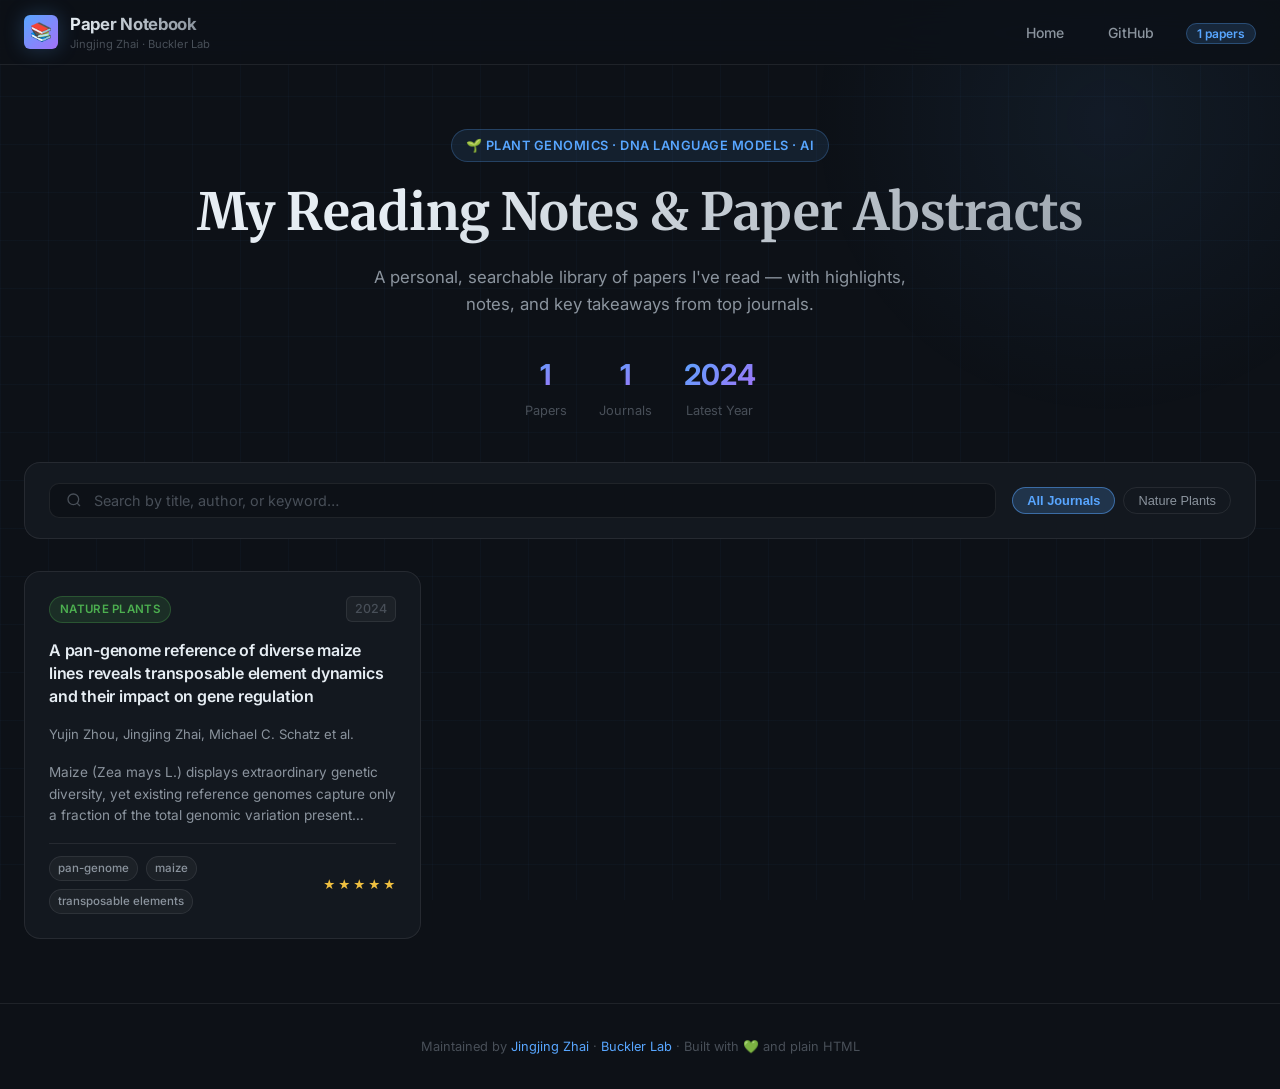
==== docs/index.html @ 2aa7e604 "Initial commit: add paper notes website in docs/" ====
<!DOCTYPE html>
<html lang="en">
<head>
  <meta charset="UTF-8" />
  <meta name="viewport" content="width=device-width, initial-scale=1.0" />
  <title>Jingjing's Paper Notebook</title>
  <meta name="description" content="A curated notebook of paper notes and abstracts from top journals in plant genomics, DNA language models, and AI — by Jingjing Zhai." />
  <meta property="og:title" content="Jingjing's Paper Notebook" />
  <meta property="og:description" content="Curated paper notes from Nature Plants, bioRxiv, PNAS, and more." />
  <link rel="stylesheet" href="css/style.css" />
  <link rel="icon" href="data:image/svg+xml,<svg xmlns='http://www.w3.org/2000/svg' viewBox='0 0 100 100'><text y='.9em' font-size='90'>📚</text></svg>" />
</head>
<body>

  <!-- NAVBAR -->
  <nav class="navbar">
    <div class="container navbar-inner">
      <a href="index.html" class="logo">
        <div class="logo-icon">📚</div>
        <div>
          <span class="logo-text">Paper Notebook</span>
          <span class="logo-sub">Jingjing Zhai · Buckler Lab</span>
        </div>
      </a>
      <ul class="nav-links">
        <li><a href="index.html">Home</a></li>
        <li><a href="https://github.com/zhaijj/jingjing-paper-notebook" target="_blank">GitHub</a></li>
        <li><span class="nav-count" id="nav-count">— papers</span></li>
      </ul>
    </div>
  </nav>

  <!-- HERO -->
  <header class="hero">
    <div class="container">
      <div class="hero-eyebrow">
        🌱 Plant Genomics · DNA Language Models · AI
      </div>
      <h1>My Reading Notes &amp; Paper Abstracts</h1>
      <p>A personal, searchable library of papers I've read — with highlights, notes, and key takeaways from top journals.</p>
      <div class="hero-stats">
        <div class="stat">
          <span class="stat-number" id="stat-count">—</span>
          <span class="stat-label">Papers</span>
        </div>
        <div class="stat">
          <span class="stat-number" id="stat-journals">—</span>
          <span class="stat-label">Journals</span>
        </div>
        <div class="stat">
          <span class="stat-number" id="stat-year">—</span>
          <span class="stat-label">Latest Year</span>
        </div>
      </div>
    </div>
  </header>

  <main>
    <div class="container">

      <!-- CONTROLS -->
      <div class="controls">
        <!-- Search -->
        <div class="search-wrap">
          <svg width="16" height="16" viewBox="0 0 24 24" fill="none" stroke="currentColor" stroke-width="2">
            <circle cx="11" cy="11" r="8"/><path d="m21 21-4.35-4.35"/>
          </svg>
          <input
            id="search-input"
            class="search-input"
            type="search"
            placeholder="Search by title, author, or keyword…"
            aria-label="Search papers"
          />
        </div>
        <!-- Journal chips -->
        <div class="filter-group" id="journal-filters">
          <!-- Populated by app.js -->
        </div>
      </div>

      <!-- PAPER GRID -->
      <div class="papers-grid" id="papers-grid">
        <!-- Loading state -->
        <div class="no-results">
          <p style="color: var(--text-dim);">Loading papers…</p>
        </div>
      </div>

    </div>
  </main>

  <!-- FOOTER -->
  <footer class="footer">
    <div class="container">
      <p>
        Maintained by <a href="https://github.com/zhaijj" target="_blank">Jingjing Zhai</a> ·
        <a href="https://github.com/bucklerlab" target="_blank">Buckler Lab</a> ·
        Built with 💚 and plain HTML
      </p>
    </div>
  </footer>

  <script src="js/app.js"></script>
  <script>
    // Update nav count once papers load
    const observer = new MutationObserver(() => {
      const count = document.getElementById('stat-count');
      const nav = document.getElementById('nav-count');
      if (count && nav && count.textContent !== '—') {
        nav.textContent = count.textContent + ' papers';
      }
    });
    const statEl = document.getElementById('stat-count');
    if (statEl) observer.observe(statEl, { childList: true, characterData: true, subtree: true });
  </script>

</body>
</html>
---- docs/css/style.css ----
/* ============================================================
   Jingjing's Paper Notebook — Style System
   Academic-dark + vibrant journal accents + glassmorphism
   ============================================================ */

@import url('https://fonts.googleapis.com/css2?family=Inter:wght@300;400;500;600;700&family=Merriweather:ital,wght@0,400;0,700;1,400&family=JetBrains+Mono:wght@400;500&display=swap');

/* ---------- CSS Variables ---------- */
:root {
  /* Base palette */
  --bg-deep:       #0d1117;
  --bg-card:       rgba(22, 27, 34, 0.85);
  --bg-glass:      rgba(255, 255, 255, 0.04);
  --bg-glass-hover:rgba(255, 255, 255, 0.08);
  --border:        rgba(255, 255, 255, 0.08);
  --border-hover:  rgba(255, 255, 255, 0.18);

  /* Text */
  --text-primary:  #e6edf3;
  --text-secondary:#8b949e;
  --text-dim:      #484f58;

  /* Accent — changes per journal via inline style */
  --accent:        #58a6ff;
  --accent-glow:   rgba(88, 166, 255, 0.25);

  /* Journal brand colours */
  --nature-plants:    #4caf50;
  --nature-genetics:  #ab47bc;
  --nature-methods:   #29b6f6;
  --nature-biotech:   #ff7043;
  --nature:           #ef5350;
  --cell:             #ffa726;
  --cell-genomics:    #26c6da;
  --genome-biology:   #66bb6a;
  --pnas:             #5c6bc0;
  --biorxiv:          #ec407a;
  --mbe:              #8d6e63;
  --arxiv:            #ff7043;

  /* Typography */
  --font-sans:  'Inter', system-ui, sans-serif;
  --font-serif: 'Merriweather', Georgia, serif;
  --font-mono:  'JetBrains Mono', monospace;

  /* Spacing scale */
  --sp-1: 4px; --sp-2: 8px; --sp-3: 12px; --sp-4: 16px;
  --sp-5: 20px; --sp-6: 24px; --sp-8: 32px; --sp-10: 40px;
  --sp-12: 48px; --sp-16: 64px;

  /* Radius */
  --r-sm: 6px; --r-md: 10px; --r-lg: 16px; --r-xl: 20px;

  /* Transitions */
  --t-fast: 0.15s ease;
  --t-med:  0.3s ease;
  --t-slow: 0.5s ease;
}

/* ---------- Global Reset ---------- */
*, *::before, *::after { box-sizing: border-box; margin: 0; padding: 0; }

html { scroll-behavior: smooth; font-size: 16px; }

body {
  font-family: var(--font-sans);
  background-color: var(--bg-deep);
  color: var(--text-primary);
  line-height: 1.65;
  min-height: 100vh;
  overflow-x: hidden;
}

/* Background grid pattern */
body::before {
  content: '';
  position: fixed;
  inset: 0;
  background-image:
    linear-gradient(rgba(88,166,255,0.03) 1px, transparent 1px),
    linear-gradient(90deg, rgba(88,166,255,0.03) 1px, transparent 1px);
  background-size: 48px 48px;
  pointer-events: none;
  z-index: 0;
}

/* Ambient glow blobs */
body::after {
  content: '';
  position: fixed;
  top: -20%;
  right: -10%;
  width: 600px;
  height: 600px;
  background: radial-gradient(circle, rgba(88,166,255,0.07) 0%, transparent 70%);
  pointer-events: none;
  z-index: 0;
}

/* ---------- Layout ---------- */
.container {
  max-width: 1280px;
  margin: 0 auto;
  padding: 0 var(--sp-6);
  position: relative;
  z-index: 1;
}

/* ---------- Navigation ---------- */
.navbar {
  position: sticky;
  top: 0;
  z-index: 100;
  backdrop-filter: blur(20px) saturate(180%);
  -webkit-backdrop-filter: blur(20px) saturate(180%);
  background: rgba(13, 17, 23, 0.85);
  border-bottom: 1px solid var(--border);
}

.navbar-inner {
  display: flex;
  align-items: center;
  justify-content: space-between;
  height: 64px;
  gap: var(--sp-8);
}

.logo {
  display: flex;
  align-items: center;
  gap: var(--sp-3);
  text-decoration: none;
  flex-shrink: 0;
}

.logo-icon {
  width: 34px; height: 34px;
  background: linear-gradient(135deg, var(--accent), #a371f7);
  border-radius: var(--r-sm);
  display: flex; align-items: center; justify-content: center;
  font-size: 18px;
  box-shadow: 0 0 20px var(--accent-glow);
}

.logo-text {
  font-size: 1.05rem; font-weight: 700;
  background: linear-gradient(90deg, var(--text-primary), var(--text-secondary));
  -webkit-background-clip: text;
  -webkit-text-fill-color: transparent;
  background-clip: text;
  letter-spacing: -0.3px;
}

.logo-sub {
  font-size: 0.7rem; color: var(--text-dim); font-weight: 400;
  display: block; margin-top: -4px;
  -webkit-text-fill-color: var(--text-dim);
}

.nav-links {
  display: flex; align-items: center; gap: var(--sp-5);
  list-style: none;
}

.nav-links a {
  color: var(--text-secondary);
  text-decoration: none;
  font-size: 0.875rem; font-weight: 500;
  padding: var(--sp-2) var(--sp-3);
  border-radius: var(--r-sm);
  transition: color var(--t-fast), background var(--t-fast);
}

.nav-links a:hover { color: var(--text-primary); background: var(--bg-glass); }

.nav-count {
  background: rgba(88,166,255,0.15);
  color: var(--accent);
  border: 1px solid rgba(88,166,255,0.3);
  border-radius: 20px;
  font-size: 0.75rem; font-weight: 600;
  padding: 2px 10px;
}

/* ---------- Hero ---------- */
.hero {
  padding: var(--sp-16) 0 var(--sp-10);
  text-align: center;
  position: relative;
}

.hero-eyebrow {
  display: inline-flex; align-items: center; gap: var(--sp-2);
  background: rgba(88,166,255,0.1);
  border: 1px solid rgba(88,166,255,0.25);
  border-radius: 20px;
  color: var(--accent);
  font-size: 0.8rem; font-weight: 600;
  padding: 5px 14px;
  margin-bottom: var(--sp-5);
  letter-spacing: 0.5px;
  text-transform: uppercase;
}

.hero h1 {
  font-family: var(--font-serif);
  font-size: clamp(2rem, 5vw, 3.2rem);
  font-weight: 700;
  line-height: 1.2;
  margin-bottom: var(--sp-5);
  background: linear-gradient(135deg, #e6edf3 30%, #8b949e);
  -webkit-background-clip: text;
  -webkit-text-fill-color: transparent;
  background-clip: text;
}

.hero p {
  font-size: 1.05rem;
  color: var(--text-secondary);
  max-width: 580px;
  margin: 0 auto var(--sp-8);
}

.hero-stats {
  display: flex;
  justify-content: center;
  gap: var(--sp-8);
  flex-wrap: wrap;
}

.stat {
  display: flex; flex-direction: column; align-items: center;
  gap: 2px;
}

.stat-number {
  font-size: 1.8rem; font-weight: 700;
  background: linear-gradient(135deg, var(--accent), #a371f7);
  -webkit-background-clip: text; -webkit-text-fill-color: transparent;
  background-clip: text;
}

.stat-label { font-size: 0.8rem; color: var(--text-dim); }

/* ---------- Search & Filter Bar ---------- */
.controls {
  display: flex; flex-wrap: wrap;
  align-items: center; gap: var(--sp-4);
  margin-bottom: var(--sp-8);
  padding: var(--sp-5) var(--sp-6);
  background: var(--bg-card);
  border: 1px solid var(--border);
  border-radius: var(--r-lg);
  backdrop-filter: blur(10px);
}

.search-wrap {
  flex: 1; min-width: 220px;
  display: flex; align-items: center;
  gap: var(--sp-3);
  background: var(--bg-deep);
  border: 1px solid var(--border);
  border-radius: var(--r-md);
  padding: var(--sp-2) var(--sp-4);
  transition: border-color var(--t-fast);
}

.search-wrap:focus-within { border-color: var(--accent); }

.search-wrap svg { color: var(--text-dim); flex-shrink: 0; }

.search-input {
  flex: 1; background: transparent; border: none; outline: none;
  color: var(--text-primary); font-family: var(--font-sans);
  font-size: 0.9rem;
}

.search-input::placeholder { color: var(--text-dim); }

.filter-group {
  display: flex; flex-wrap: wrap; gap: var(--sp-2);
}

.filter-chip {
  padding: 5px 14px;
  border-radius: 20px;
  font-size: 0.8rem; font-weight: 500;
  cursor: pointer;
  border: 1px solid var(--border);
  background: transparent;
  color: var(--text-secondary);
  transition: all var(--t-fast);
  white-space: nowrap;
}

.filter-chip:hover { color: var(--text-primary); border-color: var(--border-hover); }

.filter-chip.active {
  color: var(--bg-deep);
  font-weight: 600;
}

/* ---------- Paper Grid ---------- */
.papers-grid {
  display: grid;
  grid-template-columns: repeat(auto-fill, minmax(360px, 1fr));
  gap: var(--sp-5);
  margin-bottom: var(--sp-16);
}

/* ---------- Paper Card ---------- */
.paper-card {
  background: var(--bg-card);
  border: 1px solid var(--border);
  border-radius: var(--r-lg);
  padding: var(--sp-6);
  cursor: pointer;
  text-decoration: none;
  color: inherit;
  display: flex; flex-direction: column;
  gap: var(--sp-4);
  position: relative;
  overflow: hidden;
  transition: transform var(--t-med), border-color var(--t-med), box-shadow var(--t-med);
  backdrop-filter: blur(8px);
}

.paper-card::before {
  content: '';
  position: absolute;
  top: 0; left: 0; right: 0;
  height: 3px;
  background: linear-gradient(90deg, var(--card-accent, var(--accent)), transparent);
  border-radius: var(--r-lg) var(--r-lg) 0 0;
  opacity: 0;
  transition: opacity var(--t-med);
}

.paper-card:hover {
  transform: translateY(-4px);
  border-color: var(--card-accent, var(--accent));
  box-shadow: 0 12px 40px rgba(0,0,0,0.4), 0 0 0 1px rgba(255,255,255,0.05);
}

.paper-card:hover::before { opacity: 1; }

/* Card glow on hover */
.paper-card::after {
  content: '';
  position: absolute;
  inset: 0;
  background: radial-gradient(ellipse at top left, var(--accent-glow, transparent), transparent 70%);
  opacity: 0;
  transition: opacity var(--t-med);
  pointer-events: none;
}

.paper-card:hover::after { opacity: 0.6; }

.card-header {
  display: flex; align-items: flex-start; justify-content: space-between;
  gap: var(--sp-3);
}

.journal-badge {
  display: inline-flex; align-items: center; gap: 5px;
  padding: 3px 10px;
  border-radius: 20px;
  font-size: 0.72rem; font-weight: 600;
  white-space: nowrap; flex-shrink: 0;
  letter-spacing: 0.3px;
  text-transform: uppercase;
}

.card-year {
  font-size: 0.78rem; font-weight: 500;
  color: var(--text-dim);
  background: var(--bg-glass);
  border: 1px solid var(--border);
  border-radius: var(--r-sm);
  padding: 2px 8px;
  flex-shrink: 0;
}

.card-title {
  font-size: 1rem; font-weight: 600;
  line-height: 1.45;
  color: var(--text-primary);
  letter-spacing: -0.2px;
  display: -webkit-box;
  -webkit-line-clamp: 3;
  -webkit-box-orient: vertical;
  overflow: hidden;
}

.card-authors {
  font-size: 0.82rem; color: var(--text-secondary);
  display: -webkit-box;
  -webkit-line-clamp: 1;
  -webkit-box-orient: vertical;
  overflow: hidden;
}

.card-abstract {
  font-size: 0.85rem; color: var(--text-secondary); line-height: 1.6;
  display: -webkit-box;
  -webkit-line-clamp: 3;
  -webkit-box-orient: vertical;
  overflow: hidden;
}

.card-footer {
  display: flex; align-items: center; justify-content: space-between;
  margin-top: auto; padding-top: var(--sp-3);
  border-top: 1px solid var(--border);
}

.card-tags {
  display: flex; flex-wrap: wrap; gap: var(--sp-2);
}

.tag {
  font-size: 0.72rem; font-weight: 500;
  padding: 2px 8px;
  border-radius: 20px;
  background: var(--bg-glass);
  border: 1px solid var(--border);
  color: var(--text-secondary);
  transition: all var(--t-fast);
}

.tag:hover { color: var(--text-primary); border-color: var(--border-hover); }

.star-rating {
  display: flex; gap: 2px;
}

.star { font-size: 0.75rem; }
.star.filled { color: #f0c040; }
.star.empty  { color: var(--text-dim); }

/* ---------- No Results ---------- */
.no-results {
  grid-column: 1 / -1;
  text-align: center;
  padding: var(--sp-16) 0;
  color: var(--text-dim);
}

.no-results svg { margin-bottom: var(--sp-4); opacity: 0.4; }
.no-results h3 { font-size: 1.2rem; margin-bottom: var(--sp-2); color: var(--text-secondary); }

/* ============================================================
   PAPER DETAIL PAGE
   ============================================================ */

.back-link {
  display: inline-flex; align-items: center; gap: var(--sp-2);
  color: var(--text-secondary); text-decoration: none;
  font-size: 0.875rem; font-weight: 500;
  padding: var(--sp-2) var(--sp-3);
  border: 1px solid var(--border);
  border-radius: var(--r-sm);
  margin: var(--sp-8) 0 0;
  transition: all var(--t-fast);
  width: fit-content;
}

.back-link:hover { color: var(--text-primary); border-color: var(--border-hover); background: var(--bg-glass); }

.paper-hero {
  padding: var(--sp-8) 0 var(--sp-10);
}

.paper-meta-row {
  display: flex; flex-wrap: wrap; align-items: center; gap: var(--sp-3);
  margin-bottom: var(--sp-5);
}

.paper-title {
  font-family: var(--font-serif);
  font-size: clamp(1.5rem, 3.5vw, 2.2rem);
  font-weight: 700; line-height: 1.3;
  margin-bottom: var(--sp-5);
  color: var(--text-primary);
  max-width: 900px;
}

.paper-authors {
  font-size: 1rem; color: var(--text-secondary);
  margin-bottom: var(--sp-6);
}

.paper-links {
  display: flex; flex-wrap: wrap; gap: var(--sp-3);
  margin-bottom: var(--sp-8);
}

.btn {
  display: inline-flex; align-items: center; gap: var(--sp-2);
  padding: var(--sp-3) var(--sp-5);
  border-radius: var(--r-md);
  font-size: 0.875rem; font-weight: 600;
  text-decoration: none; cursor: pointer; border: none;
  transition: all var(--t-fast);
}

.btn-primary {
  background: linear-gradient(135deg, var(--accent), #a371f7);
  color: #fff;
  box-shadow: 0 4px 15px var(--accent-glow);
}

.btn-primary:hover {
  transform: translateY(-2px);
  box-shadow: 0 8px 25px var(--accent-glow);
}

.btn-outline {
  background: transparent;
  border: 1px solid var(--border);
  color: var(--text-secondary);
}

.btn-outline:hover { border-color: var(--border-hover); color: var(--text-primary); background: var(--bg-glass); }

/* Paper content layout */
.paper-content {
  display: grid;
  grid-template-columns: 1fr 300px;
  gap: var(--sp-8);
  margin-bottom: var(--sp-16);
}

@media (max-width: 900px) {
  .paper-content { grid-template-columns: 1fr; }
}

.content-main { min-width: 0; }
.content-side { display: flex; flex-direction: column; gap: var(--sp-5); }

.section-card {
  background: var(--bg-card);
  border: 1px solid var(--border);
  border-radius: var(--r-lg);
  padding: var(--sp-6);
  backdrop-filter: blur(8px);
}

.section-card + .section-card { margin-top: var(--sp-5); }

.section-label {
  font-size: 0.7rem; font-weight: 700;
  letter-spacing: 1.5px; text-transform: uppercase;
  color: var(--text-dim);
  margin-bottom: var(--sp-4);
  display: flex; align-items: center; gap: var(--sp-2);
}

.section-label::after {
  content: ''; flex: 1;
  height: 1px; background: var(--border);
}

.abstract-text {
  font-family: var(--font-serif);
  font-size: 0.95rem; line-height: 1.8;
  color: var(--text-secondary);
}

/* Notes (markdown) */
.notes-content {
  font-size: 0.9rem; line-height: 1.7;
  color: var(--text-secondary);
}

.notes-content h2 {
  font-size: 1rem; font-weight: 700;
  color: var(--text-primary);
  margin: var(--sp-5) 0 var(--sp-2);
  padding-bottom: var(--sp-2);
  border-bottom: 1px solid var(--border);
}

.notes-content h3 { font-size: 0.9rem; font-weight: 600; margin: var(--sp-4) 0 var(--sp-2); }

.notes-content ul, .notes-content ol {
  margin: var(--sp-2) 0 var(--sp-4) var(--sp-5);
}

.notes-content li { margin-bottom: var(--sp-2); }

.notes-content strong { color: var(--text-primary); font-weight: 600; }

.notes-content code {
  font-family: var(--font-mono);
  font-size: 0.82rem;
  background: rgba(88,166,255,0.1);
  color: var(--accent);
  padding: 1px 6px; border-radius: 4px;
}

.notes-content p { margin-bottom: var(--sp-4); }

/* Checkbox list in notes */
.notes-content li.task-item::marker { content: ''; }
.notes-content .task-item { list-style: none; padding-left: var(--sp-5); position: relative; }
.notes-content .task-item::before {
  content: '☐';
  position: absolute; left: 0;
  color: var(--text-dim);
}
.notes-content .task-item.done::before { content: '☑'; color: var(--accent); }

/* Sidebar info card */
.info-row {
  display: flex; justify-content: space-between; align-items: flex-start;
  font-size: 0.82rem; padding: var(--sp-2) 0;
  border-bottom: 1px solid var(--border);
}

.info-row:last-child { border-bottom: none; }
.info-key { color: var(--text-dim); flex-shrink: 0; }
.info-val { color: var(--text-primary); font-weight: 500; text-align: right; }

.tags-cloud { display: flex; flex-wrap: wrap; gap: var(--sp-2); }

/* ---------- Footer ---------- */
.footer {
  border-top: 1px solid var(--border);
  padding: var(--sp-8) 0;
  text-align: center;
  color: var(--text-dim);
  font-size: 0.8rem;
  position: relative; z-index: 1;
}

.footer a { color: var(--accent); text-decoration: none; }
.footer a:hover { text-decoration: underline; }

/* ---------- Journal badge colours ---------- */
.journal-nature-plants   { background: rgba(76,175,80,0.15);  color: #4caf50; border: 1px solid rgba(76,175,80,0.3); }
.journal-nature-genetics { background: rgba(171,71,188,0.15); color: #ab47bc; border: 1px solid rgba(171,71,188,0.3); }
.journal-nature-methods  { background: rgba(41,182,246,0.15); color: #29b6f6; border: 1px solid rgba(41,182,246,0.3); }
.journal-nature-biotech  { background: rgba(255,112,67,0.15); color: #ff7043; border: 1px solid rgba(255,112,67,0.3); }
.journal-nature          { background: rgba(239,83,80,0.15);  color: #ef5350; border: 1px solid rgba(239,83,80,0.3); }
.journal-cell            { background: rgba(255,167,38,0.15); color: #ffa726; border: 1px solid rgba(255,167,38,0.3); }
.journal-cell-genomics   { background: rgba(38,198,218,0.15); color: #26c6da; border: 1px solid rgba(38,198,218,0.3); }
.journal-genome-biology  { background: rgba(102,187,106,0.15);color: #66bb6a; border: 1px solid rgba(102,187,106,0.3); }
.journal-pnas            { background: rgba(92,107,192,0.15); color: #5c6bc0; border: 1px solid rgba(92,107,192,0.3); }
.journal-biorxiv         { background: rgba(236,64,122,0.15); color: #ec407a; border: 1px solid rgba(236,64,122,0.3); }
.journal-mbe             { background: rgba(141,110,99,0.15); color: #8d6e63; border: 1px solid rgba(141,110,99,0.3); }
.journal-arxiv           { background: rgba(255,112,67,0.15); color: #ff7043; border: 1px solid rgba(255,112,67,0.3); }
.journal-default         { background: rgba(139,148,158,0.15);color: #8b949e; border: 1px solid rgba(139,148,158,0.3); }

/* ---------- Animations ---------- */
@keyframes fadeInUp {
  from { opacity: 0; transform: translateY(20px); }
  to   { opacity: 1; transform: translateY(0); }
}

.paper-card {
  animation: fadeInUp 0.4s ease both;
}

/* Stagger cards */
.paper-card:nth-child(1)  { animation-delay: 0.05s; }
.paper-card:nth-child(2)  { animation-delay: 0.10s; }
.paper-card:nth-child(3)  { animation-delay: 0.15s; }
.paper-card:nth-child(4)  { animation-delay: 0.20s; }
.paper-card:nth-child(5)  { animation-delay: 0.25s; }
.paper-card:nth-child(6)  { animation-delay: 0.30s; }

/* ---------- Responsive ---------- */
@media (max-width: 768px) {
  .papers-grid { grid-template-columns: 1fr; }
  .hero        { padding: var(--sp-10) 0 var(--sp-8); }
  .nav-links   { display: none; }
}

/* ---------- Scrollbar ---------- */
::-webkit-scrollbar { width: 6px; }
::-webkit-scrollbar-track { background: transparent; }
::-webkit-scrollbar-thumb { background: var(--border); border-radius: 10px; }
::-webkit-scrollbar-thumb:hover { background: var(--border-hover); }
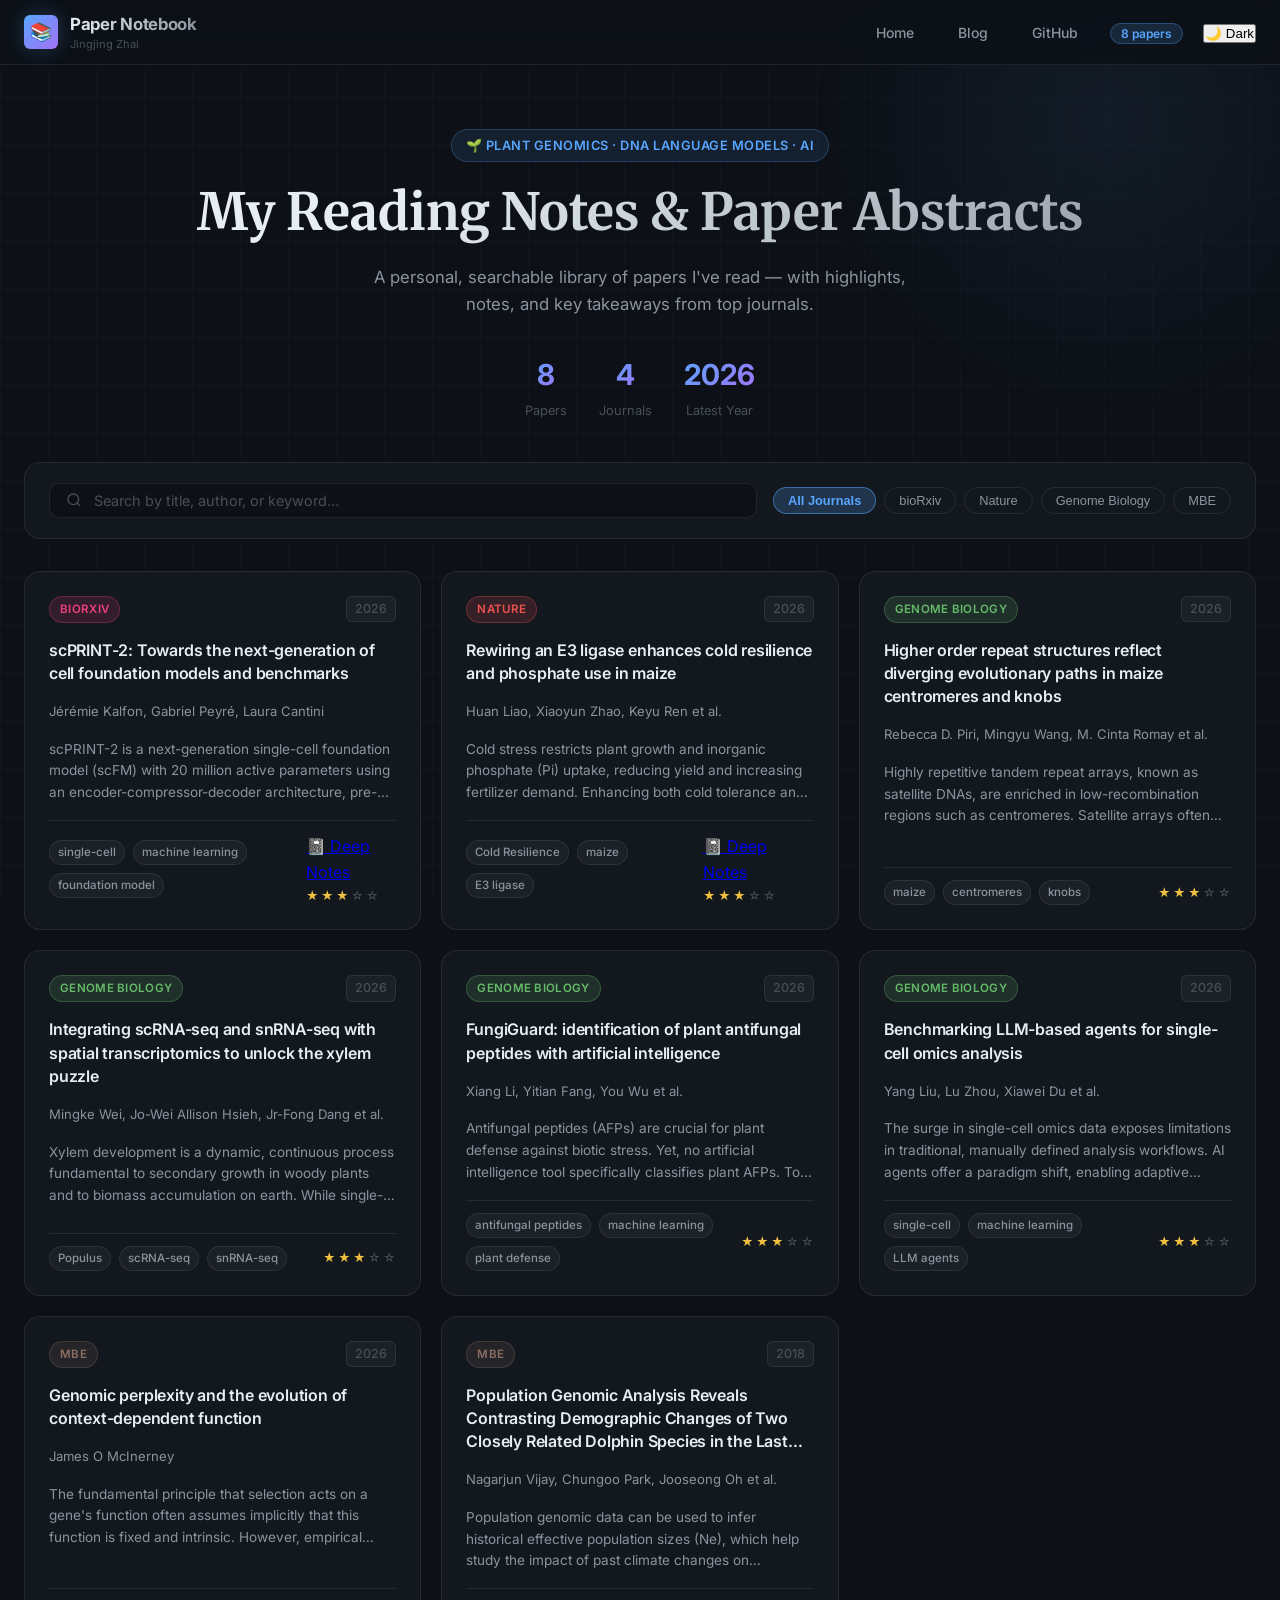
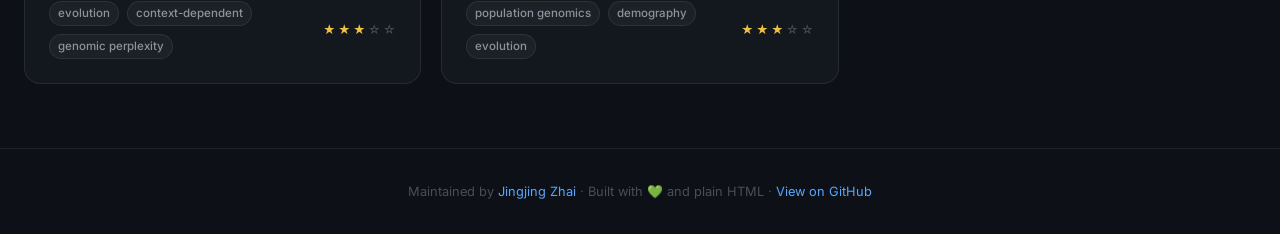
==== commit 9b610703: "feat: add Blog tab, publish_blog skill, and blog infrastructure" ====
--- a/docs/index.html
+++ b/docs/index.html
@@ -1,15 +1,23 @@
 <!DOCTYPE html>
-<html lang="en">
+<html lang="en" data-theme="light">
+
 <head>
   <meta charset="UTF-8" />
   <meta name="viewport" content="width=device-width, initial-scale=1.0" />
   <title>Jingjing's Paper Notebook</title>
-  <meta name="description" content="A curated notebook of paper notes and abstracts from top journals in plant genomics, DNA language models, and AI — by Jingjing Zhai." />
+  <meta name="description"
+    content="A curated notebook of paper notes and abstracts from top journals in plant genomics, DNA language models, and AI — by Jingjing Zhai." />
   <meta property="og:title" content="Jingjing's Paper Notebook" />
   <meta property="og:description" content="Curated paper notes from Nature Plants, bioRxiv, PNAS, and more." />
   <link rel="stylesheet" href="css/style.css" />
-  <link rel="icon" href="data:image/svg+xml,<svg xmlns='http://www.w3.org/2000/svg' viewBox='0 0 100 100'><text y='.9em' font-size='90'>📚</text></svg>" />
+  <link rel="icon"
+    href="data:image/svg+xml,<svg xmlns='http://www.w3.org/2000/svg' viewBox='0 0 100 100'><text y='.9em' font-size='90'>📚</text></svg>" />
+  <!-- Apply saved theme immediately to prevent flash -->
+  <script>
+    (function () { var t = localStorage.getItem('pn-theme') || 'light'; document.documentElement.setAttribute('data-theme', t); })();
+  </script>
 </head>
+
 <body>
 
   <!-- NAVBAR -->
@@ -19,13 +27,20 @@
         <div class="logo-icon">📚</div>
         <div>
           <span class="logo-text">Paper Notebook</span>
-          <span class="logo-sub">Jingjing Zhai · Buckler Lab</span>
+          <span class="logo-sub">Jingjing Zhai</span>
         </div>
       </a>
       <ul class="nav-links">
         <li><a href="index.html">Home</a></li>
-        <li><a href="https://github.com/zhaijj/jingjing-paper-notebook" target="_blank">GitHub</a></li>
+        <li><a href="blog.html">Blog</a></li>
+        <li><a href="https://github.com/zhaijj/paper-notebook" target="_blank">GitHub</a></li>
         <li><span class="nav-count" id="nav-count">— papers</span></li>
+        <li>
+          <button id="theme-toggle" class="theme-toggle" aria-label="Switch to dark mode">
+            <span class="toggle-icon">🌙</span>
+            <span class="toggle-label">Dark</span>
+          </button>
+        </li>
       </ul>
     </div>
   </nav>
@@ -37,7 +52,8 @@
         🌱 Plant Genomics · DNA Language Models · AI
       </div>
       <h1>My Reading Notes &amp; Paper Abstracts</h1>
-      <p>A personal, searchable library of papers I've read — with highlights, notes, and key takeaways from top journals.</p>
+      <p>A personal, searchable library of papers I've read — with highlights, notes, and key takeaways from top
+        journals.</p>
       <div class="hero-stats">
         <div class="stat">
           <span class="stat-number" id="stat-count">—</span>
@@ -60,28 +76,19 @@
 
       <!-- CONTROLS -->
       <div class="controls">
-        <!-- Search -->
         <div class="search-wrap">
           <svg width="16" height="16" viewBox="0 0 24 24" fill="none" stroke="currentColor" stroke-width="2">
-            <circle cx="11" cy="11" r="8"/><path d="m21 21-4.35-4.35"/>
+            <circle cx="11" cy="11" r="8" />
+            <path d="m21 21-4.35-4.35" />
           </svg>
-          <input
-            id="search-input"
-            class="search-input"
-            type="search"
-            placeholder="Search by title, author, or keyword…"
-            aria-label="Search papers"
-          />
+          <input id="search-input" class="search-input" type="search" placeholder="Search by title, author, or keyword…"
+            aria-label="Search papers" />
         </div>
-        <!-- Journal chips -->
-        <div class="filter-group" id="journal-filters">
-          <!-- Populated by app.js -->
-        </div>
+        <div class="filter-group" id="journal-filters"></div>
       </div>
 
       <!-- PAPER GRID -->
       <div class="papers-grid" id="papers-grid">
-        <!-- Loading state -->
         <div class="no-results">
           <p style="color: var(--text-dim);">Loading papers…</p>
         </div>
@@ -95,15 +102,15 @@
     <div class="container">
       <p>
         Maintained by <a href="https://github.com/zhaijj" target="_blank">Jingjing Zhai</a> ·
-        <a href="https://github.com/bucklerlab" target="_blank">Buckler Lab</a> ·
-        Built with 💚 and plain HTML
+        Built with 💚 and plain HTML ·
+        <a href="https://github.com/zhaijj/paper-notebook" target="_blank">View on GitHub</a>
       </p>
     </div>
   </footer>
 
+  <script src="js/theme.js"></script>
   <script src="js/app.js"></script>
   <script>
-    // Update nav count once papers load
     const observer = new MutationObserver(() => {
       const count = document.getElementById('stat-count');
       const nav = document.getElementById('nav-count');
@@ -116,4 +123,5 @@
   </script>
 
 </body>
-</html>
+
+</html>
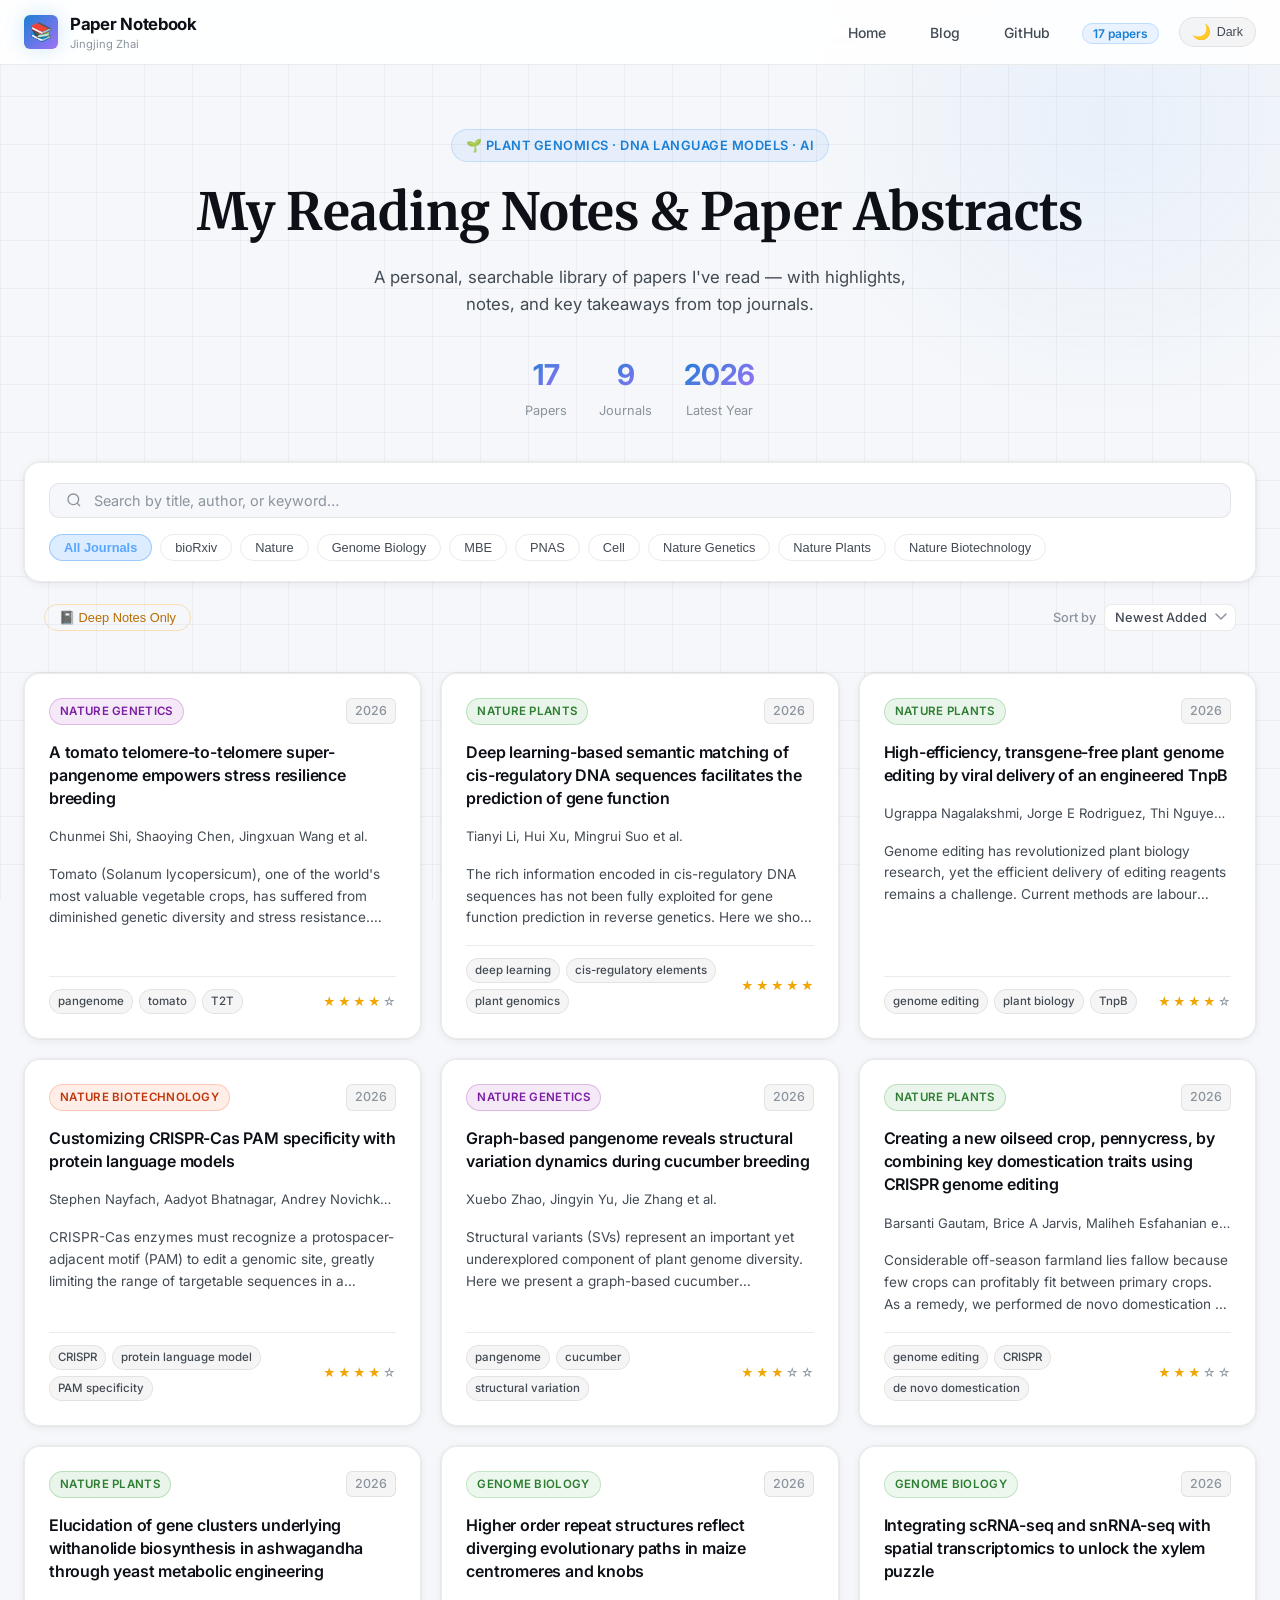
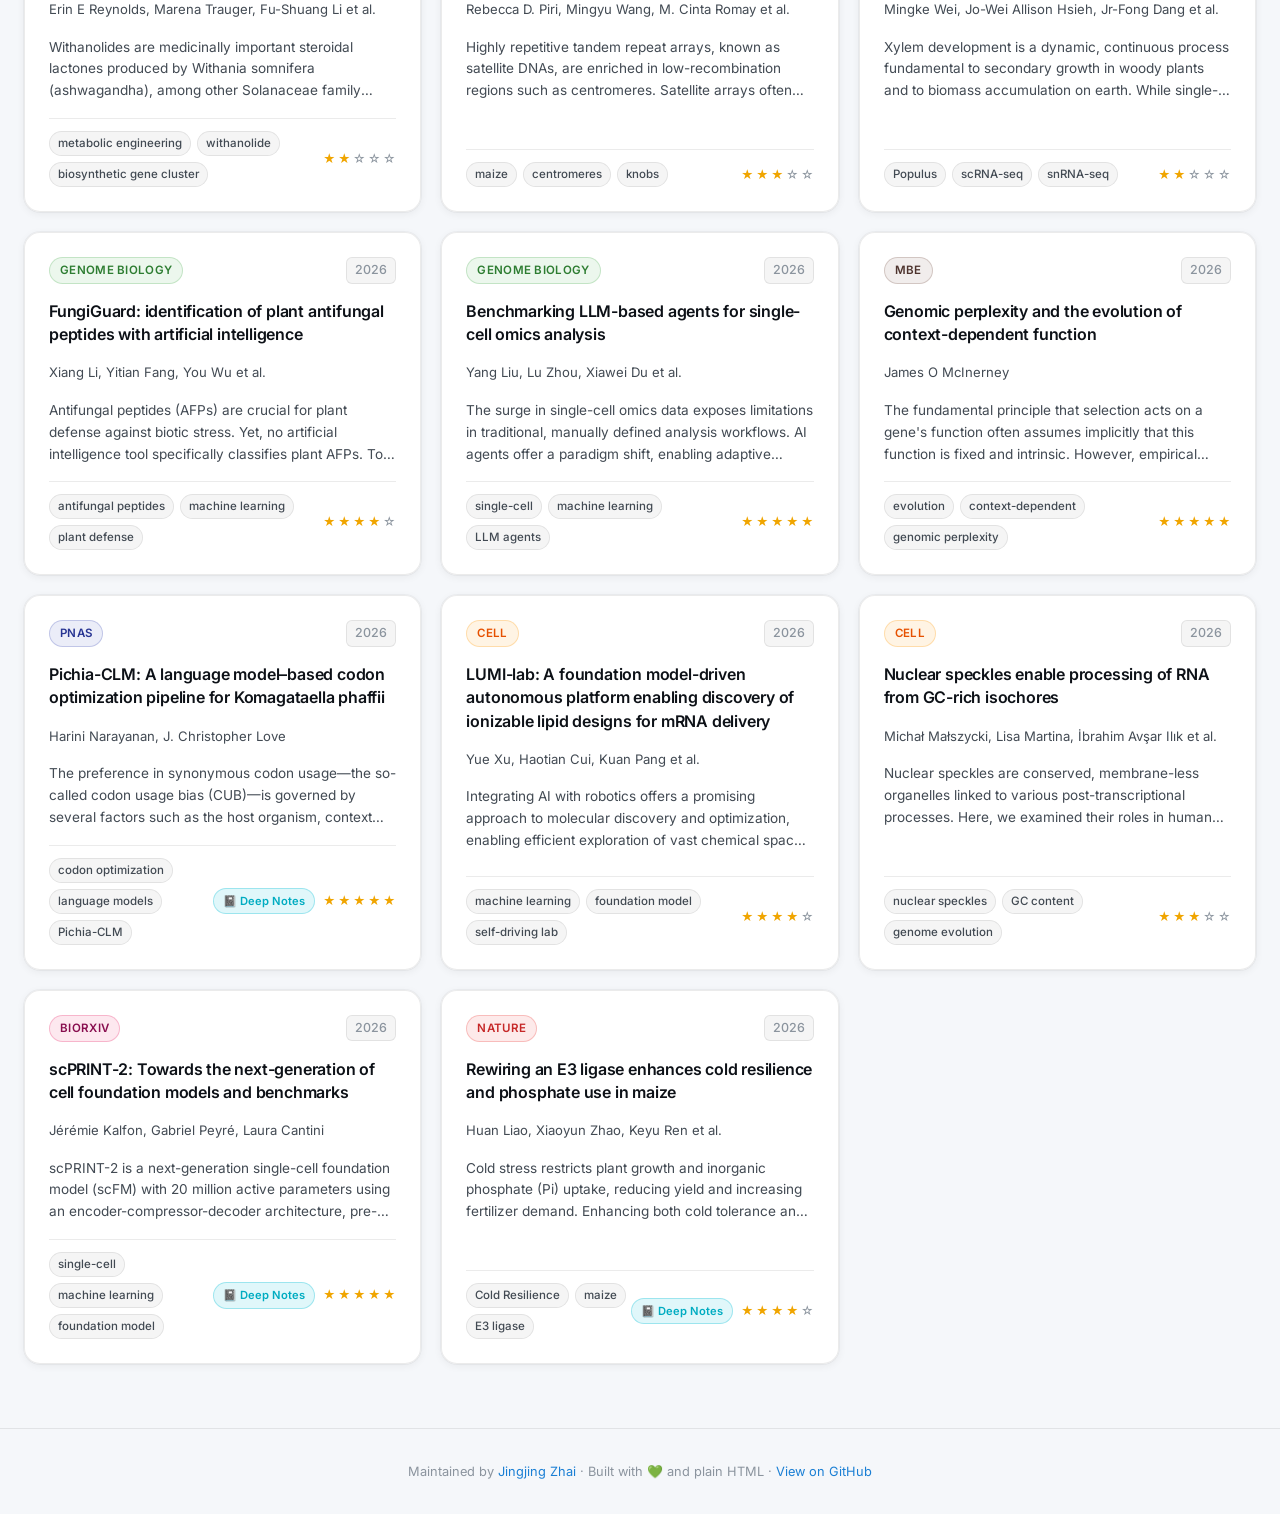
==== commit 3fb75b20: "feat: add Deep Notes filter toggle and sort-by-date dropdown" ====
--- a/docs/index.html
+++ b/docs/index.html
@@ -87,6 +87,21 @@
         <div class="filter-group" id="journal-filters"></div>
       </div>
 
+      <!-- SECOND CONTROLS ROW -->
+      <div class="controls controls-row2">
+        <button id="deep-notes-toggle" class="filter-chip deep-notes-chip" aria-pressed="false">
+          📓 Deep Notes Only
+        </button>
+        <div class="sort-wrap">
+          <label for="sort-select" class="sort-label">Sort by</label>
+          <select id="sort-select" class="sort-select" aria-label="Sort papers">
+            <option value="newest">Newest Added</option>
+            <option value="oldest">Oldest Added</option>
+            <option value="rating">Highest Rated</option>
+          </select>
+        </div>
+      </div>
+
       <!-- PAPER GRID -->
       <div class="papers-grid" id="papers-grid">
         <div class="no-results">
--- a/docs/css/style.css
+++ b/docs/css/style.css
@@ -1,90 +1,119 @@
 /* ============================================================
    Jingjing's Paper Notebook — Style System
-   Academic-dark + vibrant journal accents + glassmorphism
+   Light/Dark themes + vibrant journal accents + glassmorphism
    ============================================================ */
 
 @import url('https://fonts.googleapis.com/css2?family=Inter:wght@300;400;500;600;700&family=Merriweather:ital,wght@0,400;0,700;1,400&family=JetBrains+Mono:wght@400;500&display=swap');
 
-/* ---------- CSS Variables ---------- */
+/* ============================================================
+   LIGHT THEME (default)
+   ============================================================ */
 :root {
-  /* Base palette */
-  --bg-deep:       #0d1117;
-  --bg-card:       rgba(22, 27, 34, 0.85);
-  --bg-glass:      rgba(255, 255, 255, 0.04);
-  --bg-glass-hover:rgba(255, 255, 255, 0.08);
-  --border:        rgba(255, 255, 255, 0.08);
-  --border-hover:  rgba(255, 255, 255, 0.18);
+  /* Base */
+  --bg-deep: #f5f7fa;
+  --bg-card: rgba(255, 255, 255, 0.92);
+  --bg-glass: rgba(0, 0, 0, 0.04);
+  --bg-glass-hover: rgba(0, 0, 0, 0.08);
+  --border: rgba(0, 0, 0, 0.08);
+  --border-hover: rgba(0, 0, 0, 0.18);
 
   /* Text */
-  --text-primary:  #e6edf3;
-  --text-secondary:#8b949e;
-  --text-dim:      #484f58;
-
-  /* Accent — changes per journal via inline style */
-  --accent:        #58a6ff;
-  --accent-glow:   rgba(88, 166, 255, 0.25);
-
-  /* Journal brand colours */
-  --nature-plants:    #4caf50;
-  --nature-genetics:  #ab47bc;
-  --nature-methods:   #29b6f6;
-  --nature-biotech:   #ff7043;
-  --nature:           #ef5350;
-  --cell:             #ffa726;
-  --cell-genomics:    #26c6da;
-  --genome-biology:   #66bb6a;
-  --pnas:             #5c6bc0;
-  --biorxiv:          #ec407a;
-  --mbe:              #8d6e63;
-  --arxiv:            #ff7043;
-
-  /* Typography */
-  --font-sans:  'Inter', system-ui, sans-serif;
-  --font-serif: 'Merriweather', Georgia, serif;
-  --font-mono:  'JetBrains Mono', monospace;
-
-  /* Spacing scale */
-  --sp-1: 4px; --sp-2: 8px; --sp-3: 12px; --sp-4: 16px;
-  --sp-5: 20px; --sp-6: 24px; --sp-8: 32px; --sp-10: 40px;
-  --sp-12: 48px; --sp-16: 64px;
-
-  /* Radius */
-  --r-sm: 6px; --r-md: 10px; --r-lg: 16px; --r-xl: 20px;
-
-  /* Transitions */
-  --t-fast: 0.15s ease;
-  --t-med:  0.3s ease;
-  --t-slow: 0.5s ease;
-}
-
-/* ---------- Global Reset ---------- */
-*, *::before, *::after { box-sizing: border-box; margin: 0; padding: 0; }
-
-html { scroll-behavior: smooth; font-size: 16px; }
+  --text-primary: #0d1117;
+  --text-secondary: #424a53;
+  --text-dim: #8b949e;
+
+  /* Navbar */
+  --nav-bg: rgba(255, 255, 255, 0.9);
+  --nav-border: rgba(0, 0, 0, 0.08);
+
+  /* Grid lines */
+  --grid-line: rgba(0, 0, 0, 0.04);
+
+  /* Ambient glow */
+  --ambient-color: rgba(88, 166, 255, 0.08);
+
+  /* Accent */
+  --accent: #1a7fd4;
+  --accent-glow: rgba(26, 127, 212, 0.2);
+
+  /* Toggle icon */
+  --toggle-icon: '🌙';
+
+  /* Shadows */
+  --shadow-card: 0 2px 8px rgba(0, 0, 0, 0.06), 0 0 0 1px rgba(0, 0, 0, 0.04);
+  --shadow-hover: 0 8px 30px rgba(0, 0, 0, 0.12), 0 0 0 1px rgba(0, 0, 0, 0.06);
+}
+
+/* ============================================================
+   DARK THEME
+   ============================================================ */
+[data-theme="dark"] {
+  --bg-deep: #0d1117;
+  --bg-card: rgba(22, 27, 34, 0.85);
+  --bg-glass: rgba(255, 255, 255, 0.04);
+  --bg-glass-hover: rgba(255, 255, 255, 0.08);
+  --border: rgba(255, 255, 255, 0.08);
+  --border-hover: rgba(255, 255, 255, 0.18);
+
+  --text-primary: #e6edf3;
+  --text-secondary: #8b949e;
+  --text-dim: #484f58;
+
+  --nav-bg: rgba(13, 17, 23, 0.85);
+  --nav-border: rgba(255, 255, 255, 0.08);
+
+  --grid-line: rgba(88, 166, 255, 0.03);
+  --ambient-color: rgba(88, 166, 255, 0.07);
+
+  --accent: #58a6ff;
+  --accent-glow: rgba(88, 166, 255, 0.25);
+
+  --toggle-icon: '☀️';
+
+  --shadow-card: 0 2px 8px rgba(0, 0, 0, 0.3);
+  --shadow-hover: 0 12px 40px rgba(0, 0, 0, 0.4), 0 0 0 1px rgba(255, 255, 255, 0.05);
+}
+
+/* ============================================================
+   GLOBAL RESET
+   ============================================================ */
+*,
+*::before,
+*::after {
+  box-sizing: border-box;
+  margin: 0;
+  padding: 0;
+}
+
+html {
+  scroll-behavior: smooth;
+  font-size: 16px;
+}
 
 body {
-  font-family: var(--font-sans);
+  font-family: 'Inter', system-ui, sans-serif;
   background-color: var(--bg-deep);
   color: var(--text-primary);
   line-height: 1.65;
   min-height: 100vh;
   overflow-x: hidden;
-}
-
-/* Background grid pattern */
+  transition: background-color 0.3s ease, color 0.3s ease;
+}
+
+/* Background grid */
 body::before {
   content: '';
   position: fixed;
   inset: 0;
   background-image:
-    linear-gradient(rgba(88,166,255,0.03) 1px, transparent 1px),
-    linear-gradient(90deg, rgba(88,166,255,0.03) 1px, transparent 1px);
+    linear-gradient(var(--grid-line) 1px, transparent 1px),
+    linear-gradient(90deg, var(--grid-line) 1px, transparent 1px);
   background-size: 48px 48px;
   pointer-events: none;
   z-index: 0;
 }
 
-/* Ambient glow blobs */
+/* Ambient glow */
 body::after {
   content: '';
   position: fixed;
@@ -92,29 +121,34 @@
   right: -10%;
   width: 600px;
   height: 600px;
-  background: radial-gradient(circle, rgba(88,166,255,0.07) 0%, transparent 70%);
+  background: radial-gradient(circle, var(--ambient-color) 0%, transparent 70%);
   pointer-events: none;
   z-index: 0;
 }
 
-/* ---------- Layout ---------- */
+/* ============================================================
+   LAYOUT
+   ============================================================ */
 .container {
   max-width: 1280px;
   margin: 0 auto;
-  padding: 0 var(--sp-6);
+  padding: 0 24px;
   position: relative;
   z-index: 1;
 }
 
-/* ---------- Navigation ---------- */
+/* ============================================================
+   NAVIGATION
+   ============================================================ */
 .navbar {
   position: sticky;
   top: 0;
   z-index: 100;
   backdrop-filter: blur(20px) saturate(180%);
   -webkit-backdrop-filter: blur(20px) saturate(180%);
-  background: rgba(13, 17, 23, 0.85);
-  border-bottom: 1px solid var(--border);
+  background: var(--nav-bg);
+  border-bottom: 1px solid var(--nav-border);
+  transition: background 0.3s ease, border-color 0.3s ease;
 }
 
 .navbar-inner {
@@ -122,268 +156,456 @@
   align-items: center;
   justify-content: space-between;
   height: 64px;
-  gap: var(--sp-8);
+  gap: 32px;
 }
 
 .logo {
   display: flex;
   align-items: center;
-  gap: var(--sp-3);
+  gap: 12px;
   text-decoration: none;
   flex-shrink: 0;
 }
 
 .logo-icon {
-  width: 34px; height: 34px;
+  width: 34px;
+  height: 34px;
   background: linear-gradient(135deg, var(--accent), #a371f7);
-  border-radius: var(--r-sm);
-  display: flex; align-items: center; justify-content: center;
+  border-radius: 6px;
+  display: flex;
+  align-items: center;
+  justify-content: center;
   font-size: 18px;
   box-shadow: 0 0 20px var(--accent-glow);
+  transition: box-shadow 0.3s ease;
 }
 
 .logo-text {
-  font-size: 1.05rem; font-weight: 700;
-  background: linear-gradient(90deg, var(--text-primary), var(--text-secondary));
+  font-size: 1.05rem;
+  font-weight: 700;
+  color: var(--text-primary);
+  letter-spacing: -0.3px;
+  transition: color 0.3s ease;
+}
+
+.logo-sub {
+  font-size: 0.7rem;
+  color: var(--text-dim);
+  font-weight: 400;
+  display: block;
+  margin-top: -4px;
+}
+
+.nav-links {
+  display: flex;
+  align-items: center;
+  gap: 20px;
+  list-style: none;
+}
+
+.nav-links a {
+  color: var(--text-secondary);
+  text-decoration: none;
+  font-size: 0.875rem;
+  font-weight: 500;
+  padding: 6px 12px;
+  border-radius: 6px;
+  transition: color 0.15s ease, background 0.15s ease;
+}
+
+.nav-links a:hover {
+  color: var(--text-primary);
+  background: var(--bg-glass);
+}
+
+.nav-count {
+  background: rgba(88, 166, 255, 0.12);
+  color: var(--accent);
+  border: 1px solid rgba(88, 166, 255, 0.3);
+  border-radius: 20px;
+  font-size: 0.75rem;
+  font-weight: 600;
+  padding: 2px 10px;
+}
+
+/* ── Theme Toggle Button ──────────────────────────────────── */
+.theme-toggle {
+  background: var(--bg-glass);
+  border: 1px solid var(--border);
+  border-radius: 20px;
+  cursor: pointer;
+  display: flex;
+  align-items: center;
+  gap: 6px;
+  padding: 5px 12px;
+  font-size: 0.8rem;
+  font-weight: 500;
+  color: var(--text-secondary);
+  transition: all 0.2s ease;
+  white-space: nowrap;
+}
+
+.theme-toggle:hover {
+  color: var(--text-primary);
+  border-color: var(--border-hover);
+  background: var(--bg-glass-hover);
+}
+
+.theme-toggle .toggle-icon {
+  font-size: 0.95rem;
+}
+
+.theme-toggle .toggle-label {
+  font-size: 0.78rem;
+}
+
+/* ============================================================
+   HERO
+   ============================================================ */
+.hero {
+  padding: 64px 0 40px;
+  text-align: center;
+  position: relative;
+}
+
+.hero-eyebrow {
+  display: inline-flex;
+  align-items: center;
+  gap: 8px;
+  background: rgba(88, 166, 255, 0.1);
+  border: 1px solid rgba(88, 166, 255, 0.25);
+  border-radius: 20px;
+  color: var(--accent);
+  font-size: 0.8rem;
+  font-weight: 600;
+  padding: 5px 14px;
+  margin-bottom: 20px;
+  letter-spacing: 0.5px;
+  text-transform: uppercase;
+}
+
+.hero h1 {
+  font-family: 'Merriweather', Georgia, serif;
+  font-size: clamp(2rem, 5vw, 3.2rem);
+  font-weight: 700;
+  line-height: 1.2;
+  margin-bottom: 20px;
+  color: var(--text-primary);
+  transition: color 0.3s ease;
+}
+
+.hero p {
+  font-size: 1.05rem;
+  color: var(--text-secondary);
+  max-width: 580px;
+  margin: 0 auto 32px;
+}
+
+.hero-stats {
+  display: flex;
+  justify-content: center;
+  gap: 32px;
+  flex-wrap: wrap;
+}
+
+.stat {
+  display: flex;
+  flex-direction: column;
+  align-items: center;
+  gap: 2px;
+}
+
+.stat-number {
+  font-size: 1.8rem;
+  font-weight: 700;
+  background: linear-gradient(135deg, var(--accent), #a371f7);
   -webkit-background-clip: text;
   -webkit-text-fill-color: transparent;
   background-clip: text;
-  letter-spacing: -0.3px;
-}
-
-.logo-sub {
-  font-size: 0.7rem; color: var(--text-dim); font-weight: 400;
-  display: block; margin-top: -4px;
-  -webkit-text-fill-color: var(--text-dim);
-}
-
-.nav-links {
-  display: flex; align-items: center; gap: var(--sp-5);
-  list-style: none;
-}
-
-.nav-links a {
-  color: var(--text-secondary);
-  text-decoration: none;
-  font-size: 0.875rem; font-weight: 500;
-  padding: var(--sp-2) var(--sp-3);
-  border-radius: var(--r-sm);
-  transition: color var(--t-fast), background var(--t-fast);
-}
-
-.nav-links a:hover { color: var(--text-primary); background: var(--bg-glass); }
-
-.nav-count {
-  background: rgba(88,166,255,0.15);
-  color: var(--accent);
-  border: 1px solid rgba(88,166,255,0.3);
-  border-radius: 20px;
-  font-size: 0.75rem; font-weight: 600;
-  padding: 2px 10px;
-}
-
-/* ---------- Hero ---------- */
-.hero {
-  padding: var(--sp-16) 0 var(--sp-10);
-  text-align: center;
-  position: relative;
-}
-
-.hero-eyebrow {
-  display: inline-flex; align-items: center; gap: var(--sp-2);
-  background: rgba(88,166,255,0.1);
-  border: 1px solid rgba(88,166,255,0.25);
-  border-radius: 20px;
-  color: var(--accent);
-  font-size: 0.8rem; font-weight: 600;
-  padding: 5px 14px;
-  margin-bottom: var(--sp-5);
-  letter-spacing: 0.5px;
-  text-transform: uppercase;
-}
-
-.hero h1 {
-  font-family: var(--font-serif);
-  font-size: clamp(2rem, 5vw, 3.2rem);
-  font-weight: 700;
-  line-height: 1.2;
-  margin-bottom: var(--sp-5);
-  background: linear-gradient(135deg, #e6edf3 30%, #8b949e);
-  -webkit-background-clip: text;
-  -webkit-text-fill-color: transparent;
-  background-clip: text;
-}
-
-.hero p {
-  font-size: 1.05rem;
-  color: var(--text-secondary);
-  max-width: 580px;
-  margin: 0 auto var(--sp-8);
-}
-
-.hero-stats {
-  display: flex;
-  justify-content: center;
-  gap: var(--sp-8);
+}
+
+.stat-label {
+  font-size: 0.8rem;
+  color: var(--text-dim);
+}
+
+/* ============================================================
+   SEARCH & FILTER BAR
+   ============================================================ */
+.controls {
+  display: flex;
   flex-wrap: wrap;
-}
-
-.stat {
-  display: flex; flex-direction: column; align-items: center;
-  gap: 2px;
-}
-
-.stat-number {
-  font-size: 1.8rem; font-weight: 700;
-  background: linear-gradient(135deg, var(--accent), #a371f7);
-  -webkit-background-clip: text; -webkit-text-fill-color: transparent;
-  background-clip: text;
-}
-
-.stat-label { font-size: 0.8rem; color: var(--text-dim); }
-
-/* ---------- Search & Filter Bar ---------- */
-.controls {
-  display: flex; flex-wrap: wrap;
-  align-items: center; gap: var(--sp-4);
-  margin-bottom: var(--sp-8);
-  padding: var(--sp-5) var(--sp-6);
+  align-items: center;
+  gap: 16px;
+  margin-bottom: 32px;
+  padding: 20px 24px;
   background: var(--bg-card);
   border: 1px solid var(--border);
-  border-radius: var(--r-lg);
+  border-radius: 16px;
   backdrop-filter: blur(10px);
+  box-shadow: var(--shadow-card);
+  transition: background 0.3s ease, border-color 0.3s ease;
 }
 
 .search-wrap {
-  flex: 1; min-width: 220px;
-  display: flex; align-items: center;
-  gap: var(--sp-3);
+  flex: 1;
+  min-width: 220px;
+  display: flex;
+  align-items: center;
+  gap: 12px;
   background: var(--bg-deep);
   border: 1px solid var(--border);
-  border-radius: var(--r-md);
-  padding: var(--sp-2) var(--sp-4);
-  transition: border-color var(--t-fast);
-}
-
-.search-wrap:focus-within { border-color: var(--accent); }
-
-.search-wrap svg { color: var(--text-dim); flex-shrink: 0; }
+  border-radius: 10px;
+  padding: 8px 16px;
+  transition: border-color 0.15s ease, background 0.3s ease;
+}
+
+.search-wrap:focus-within {
+  border-color: var(--accent);
+}
+
+.search-wrap svg {
+  color: var(--text-dim);
+  flex-shrink: 0;
+}
 
 .search-input {
-  flex: 1; background: transparent; border: none; outline: none;
-  color: var(--text-primary); font-family: var(--font-sans);
+  flex: 1;
+  background: transparent;
+  border: none;
+  outline: none;
+  color: var(--text-primary);
+  font-family: 'Inter', sans-serif;
   font-size: 0.9rem;
 }
 
-.search-input::placeholder { color: var(--text-dim); }
+.search-input::placeholder {
+  color: var(--text-dim);
+}
 
 .filter-group {
-  display: flex; flex-wrap: wrap; gap: var(--sp-2);
+  display: flex;
+  flex-wrap: wrap;
+  gap: 8px;
 }
 
 .filter-chip {
   padding: 5px 14px;
   border-radius: 20px;
-  font-size: 0.8rem; font-weight: 500;
+  font-size: 0.8rem;
+  font-weight: 500;
   cursor: pointer;
   border: 1px solid var(--border);
   background: transparent;
   color: var(--text-secondary);
-  transition: all var(--t-fast);
+  transition: all 0.15s ease;
   white-space: nowrap;
 }
 
-.filter-chip:hover { color: var(--text-primary); border-color: var(--border-hover); }
+.filter-chip:hover {
+  color: var(--text-primary);
+  border-color: var(--border-hover);
+}
 
 .filter-chip.active {
   color: var(--bg-deep);
   font-weight: 600;
 }
 
-/* ---------- Paper Grid ---------- */
+/* ── Second controls row (Deep Notes toggle + Sort) ──────── */
+.controls-row2 {
+  margin-top: -20px;            /* tuck just below the first row */
+  padding: 10px 20px;
+  background: transparent;
+  border: none;
+  box-shadow: none;
+  backdrop-filter: none;
+  display: flex;
+  align-items: center;
+  gap: 12px;
+  flex-wrap: wrap;
+}
+
+/* Deep Notes chip — neutral until active */
+.deep-notes-chip {
+  border-color: rgba(255, 183, 77, 0.4);
+  color: #b86e00;
+}
+
+[data-theme="dark"] .deep-notes-chip {
+  border-color: rgba(255, 183, 77, 0.3);
+  color: #ffb74d;
+}
+
+.deep-notes-chip:hover {
+  border-color: rgba(255, 183, 77, 0.7);
+  color: #b86e00;
+  background: rgba(255, 183, 77, 0.08);
+}
+
+[data-theme="dark"] .deep-notes-chip:hover {
+  color: #ffb74d;
+  background: rgba(255, 183, 77, 0.12);
+}
+
+.deep-notes-chip.active {
+  background: rgba(255, 183, 77, 0.18);
+  border-color: #ffb74d;
+  color: #7a4800;
+  font-weight: 600;
+}
+
+[data-theme="dark"] .deep-notes-chip.active {
+  background: rgba(255, 183, 77, 0.2);
+  border-color: #ffb74d;
+  color: #ffe082;
+}
+
+/* Sort select */
+.sort-wrap {
+  display: flex;
+  align-items: center;
+  gap: 8px;
+  margin-left: auto;            /* push to the right */
+}
+
+.sort-label {
+  font-size: 0.8rem;
+  font-weight: 500;
+  color: var(--text-dim);
+  white-space: nowrap;
+}
+
+.sort-select {
+  background: var(--bg-card);
+  border: 1px solid var(--border);
+  border-radius: 8px;
+  color: var(--text-secondary);
+  font-family: 'Inter', sans-serif;
+  font-size: 0.8rem;
+  font-weight: 500;
+  padding: 5px 28px 5px 10px;
+  cursor: pointer;
+  outline: none;
+  appearance: none;
+  -webkit-appearance: none;
+  background-image: url("data:image/svg+xml,%3Csvg xmlns='http://www.w3.org/2000/svg' width='12' height='8' viewBox='0 0 12 8'%3E%3Cpath d='M1 1l5 5 5-5' stroke='%238b949e' stroke-width='1.5' fill='none' stroke-linecap='round'/%3E%3C/svg%3E");
+  background-repeat: no-repeat;
+  background-position: right 8px center;
+  transition: border-color 0.15s ease, background-color 0.3s ease;
+}
+
+.sort-select:hover,
+.sort-select:focus {
+  border-color: var(--accent);
+  color: var(--text-primary);
+}
+
+/* ============================================================
+   PAPER GRID
+   ============================================================ */
 .papers-grid {
   display: grid;
   grid-template-columns: repeat(auto-fill, minmax(360px, 1fr));
-  gap: var(--sp-5);
-  margin-bottom: var(--sp-16);
-}
-
-/* ---------- Paper Card ---------- */
+  gap: 20px;
+  margin-bottom: 64px;
+}
+
+/* ============================================================
+   PAPER CARD
+   ============================================================ */
 .paper-card {
   background: var(--bg-card);
   border: 1px solid var(--border);
-  border-radius: var(--r-lg);
-  padding: var(--sp-6);
+  border-radius: 16px;
+  padding: 24px;
   cursor: pointer;
   text-decoration: none;
   color: inherit;
-  display: flex; flex-direction: column;
-  gap: var(--sp-4);
+  display: flex;
+  flex-direction: column;
+  gap: 16px;
   position: relative;
   overflow: hidden;
-  transition: transform var(--t-med), border-color var(--t-med), box-shadow var(--t-med);
+  transition: transform 0.3s ease, border-color 0.3s ease,
+    box-shadow 0.3s ease, background 0.3s ease;
   backdrop-filter: blur(8px);
+  box-shadow: var(--shadow-card);
+  animation: fadeInUp 0.4s ease both;
 }
 
 .paper-card::before {
   content: '';
   position: absolute;
-  top: 0; left: 0; right: 0;
+  top: 0;
+  left: 0;
+  right: 0;
   height: 3px;
   background: linear-gradient(90deg, var(--card-accent, var(--accent)), transparent);
-  border-radius: var(--r-lg) var(--r-lg) 0 0;
+  border-radius: 16px 16px 0 0;
   opacity: 0;
-  transition: opacity var(--t-med);
+  transition: opacity 0.3s ease;
 }
 
 .paper-card:hover {
   transform: translateY(-4px);
   border-color: var(--card-accent, var(--accent));
-  box-shadow: 0 12px 40px rgba(0,0,0,0.4), 0 0 0 1px rgba(255,255,255,0.05);
-}
-
-.paper-card:hover::before { opacity: 1; }
-
-/* Card glow on hover */
+  box-shadow: var(--shadow-hover);
+}
+
+.paper-card:hover::before {
+  opacity: 1;
+}
+
 .paper-card::after {
   content: '';
   position: absolute;
   inset: 0;
   background: radial-gradient(ellipse at top left, var(--accent-glow, transparent), transparent 70%);
   opacity: 0;
-  transition: opacity var(--t-med);
+  transition: opacity 0.3s ease;
   pointer-events: none;
 }
 
-.paper-card:hover::after { opacity: 0.6; }
+.paper-card:hover::after {
+  opacity: 0.4;
+}
 
 .card-header {
-  display: flex; align-items: flex-start; justify-content: space-between;
-  gap: var(--sp-3);
+  display: flex;
+  align-items: flex-start;
+  justify-content: space-between;
+  gap: 12px;
 }
 
 .journal-badge {
-  display: inline-flex; align-items: center; gap: 5px;
+  display: inline-flex;
+  align-items: center;
+  gap: 5px;
   padding: 3px 10px;
   border-radius: 20px;
-  font-size: 0.72rem; font-weight: 600;
-  white-space: nowrap; flex-shrink: 0;
+  font-size: 0.72rem;
+  font-weight: 600;
+  white-space: nowrap;
+  flex-shrink: 0;
   letter-spacing: 0.3px;
   text-transform: uppercase;
 }
 
 .card-year {
-  font-size: 0.78rem; font-weight: 500;
+  font-size: 0.78rem;
+  font-weight: 500;
   color: var(--text-dim);
   background: var(--bg-glass);
   border: 1px solid var(--border);
-  border-radius: var(--r-sm);
+  border-radius: 6px;
   padding: 2px 8px;
   flex-shrink: 0;
 }
 
 .card-title {
-  font-size: 1rem; font-weight: 600;
+  font-size: 1rem;
+  font-weight: 600;
   line-height: 1.45;
   color: var(--text-primary);
   letter-spacing: -0.2px;
@@ -394,7 +616,8 @@
 }
 
 .card-authors {
-  font-size: 0.82rem; color: var(--text-secondary);
+  font-size: 0.82rem;
+  color: var(--text-secondary);
   display: -webkit-box;
   -webkit-line-clamp: 1;
   -webkit-box-orient: vertical;
@@ -402,7 +625,9 @@
 }
 
 .card-abstract {
-  font-size: 0.85rem; color: var(--text-secondary); line-height: 1.6;
+  font-size: 0.85rem;
+  color: var(--text-secondary);
+  line-height: 1.6;
   display: -webkit-box;
   -webkit-line-clamp: 3;
   -webkit-box-orient: vertical;
@@ -410,99 +635,144 @@
 }
 
 .card-footer {
-  display: flex; align-items: center; justify-content: space-between;
-  margin-top: auto; padding-top: var(--sp-3);
+  display: flex;
+  align-items: center;
+  justify-content: space-between;
+  margin-top: auto;
+  padding-top: 12px;
   border-top: 1px solid var(--border);
 }
 
 .card-tags {
-  display: flex; flex-wrap: wrap; gap: var(--sp-2);
+  display: flex;
+  flex-wrap: wrap;
+  gap: 6px;
 }
 
 .tag {
-  font-size: 0.72rem; font-weight: 500;
+  font-size: 0.72rem;
+  font-weight: 500;
   padding: 2px 8px;
   border-radius: 20px;
   background: var(--bg-glass);
   border: 1px solid var(--border);
   color: var(--text-secondary);
-  transition: all var(--t-fast);
-}
-
-.tag:hover { color: var(--text-primary); border-color: var(--border-hover); }
+  transition: all 0.15s ease;
+}
+
+.tag:hover {
+  color: var(--text-primary);
+  border-color: var(--border-hover);
+}
 
 .star-rating {
-  display: flex; gap: 2px;
-}
-
-.star { font-size: 0.75rem; }
-.star.filled { color: #f0c040; }
-.star.empty  { color: var(--text-dim); }
-
-/* ---------- No Results ---------- */
+  display: flex;
+  gap: 2px;
+}
+
+.star {
+  font-size: 0.75rem;
+}
+
+.star.filled {
+  color: #f0a500;
+}
+
+.star.empty {
+  color: var(--text-dim);
+}
+
+/* No results */
 .no-results {
   grid-column: 1 / -1;
   text-align: center;
-  padding: var(--sp-16) 0;
+  padding: 64px 0;
   color: var(--text-dim);
 }
 
-.no-results svg { margin-bottom: var(--sp-4); opacity: 0.4; }
-.no-results h3 { font-size: 1.2rem; margin-bottom: var(--sp-2); color: var(--text-secondary); }
+.no-results svg {
+  margin-bottom: 16px;
+  opacity: 0.4;
+}
+
+.no-results h3 {
+  font-size: 1.2rem;
+  margin-bottom: 8px;
+  color: var(--text-secondary);
+}
 
 /* ============================================================
    PAPER DETAIL PAGE
    ============================================================ */
-
 .back-link {
-  display: inline-flex; align-items: center; gap: var(--sp-2);
-  color: var(--text-secondary); text-decoration: none;
-  font-size: 0.875rem; font-weight: 500;
-  padding: var(--sp-2) var(--sp-3);
+  display: inline-flex;
+  align-items: center;
+  gap: 8px;
+  color: var(--text-secondary);
+  text-decoration: none;
+  font-size: 0.875rem;
+  font-weight: 500;
+  padding: 8px 12px;
   border: 1px solid var(--border);
-  border-radius: var(--r-sm);
-  margin: var(--sp-8) 0 0;
-  transition: all var(--t-fast);
+  border-radius: 6px;
+  margin: 32px 0 0;
+  transition: all 0.15s ease;
   width: fit-content;
 }
 
-.back-link:hover { color: var(--text-primary); border-color: var(--border-hover); background: var(--bg-glass); }
+.back-link:hover {
+  color: var(--text-primary);
+  border-color: var(--border-hover);
+  background: var(--bg-glass);
+}
 
 .paper-hero {
-  padding: var(--sp-8) 0 var(--sp-10);
+  padding: 32px 0 40px;
 }
 
 .paper-meta-row {
-  display: flex; flex-wrap: wrap; align-items: center; gap: var(--sp-3);
-  margin-bottom: var(--sp-5);
+  display: flex;
+  flex-wrap: wrap;
+  align-items: center;
+  gap: 12px;
+  margin-bottom: 20px;
 }
 
 .paper-title {
-  font-family: var(--font-serif);
+  font-family: 'Merriweather', Georgia, serif;
   font-size: clamp(1.5rem, 3.5vw, 2.2rem);
-  font-weight: 700; line-height: 1.3;
-  margin-bottom: var(--sp-5);
+  font-weight: 700;
+  line-height: 1.3;
+  margin-bottom: 20px;
   color: var(--text-primary);
   max-width: 900px;
 }
 
 .paper-authors {
-  font-size: 1rem; color: var(--text-secondary);
-  margin-bottom: var(--sp-6);
+  font-size: 1rem;
+  color: var(--text-secondary);
+  margin-bottom: 24px;
 }
 
 .paper-links {
-  display: flex; flex-wrap: wrap; gap: var(--sp-3);
-  margin-bottom: var(--sp-8);
+  display: flex;
+  flex-wrap: wrap;
+  gap: 12px;
+  margin-bottom: 32px;
 }
 
 .btn {
-  display: inline-flex; align-items: center; gap: var(--sp-2);
-  padding: var(--sp-3) var(--sp-5);
-  border-radius: var(--r-md);
-  font-size: 0.875rem; font-weight: 600;
-  text-decoration: none; cursor: pointer; border: none;
-  transition: all var(--t-fast);
+  display: inline-flex;
+  align-items: center;
+  gap: 8px;
+  padding: 10px 20px;
+  border-radius: 10px;
+  font-size: 0.875rem;
+  font-weight: 600;
+  text-decoration: none;
+  cursor: pointer;
+  border: none;
+  transition: all 0.15s ease;
 }
 
 .btn-primary {
@@ -522,164 +792,484 @@
   color: var(--text-secondary);
 }
 
-.btn-outline:hover { border-color: var(--border-hover); color: var(--text-primary); background: var(--bg-glass); }
-
-/* Paper content layout */
+.btn-outline:hover {
+  border-color: var(--border-hover);
+  color: var(--text-primary);
+  background: var(--bg-glass);
+}
+
 .paper-content {
   display: grid;
   grid-template-columns: 1fr 300px;
-  gap: var(--sp-8);
-  margin-bottom: var(--sp-16);
+  gap: 32px;
+  margin-bottom: 64px;
 }
 
 @media (max-width: 900px) {
-  .paper-content { grid-template-columns: 1fr; }
-}
-
-.content-main { min-width: 0; }
-.content-side { display: flex; flex-direction: column; gap: var(--sp-5); }
+  .paper-content {
+    grid-template-columns: 1fr;
+  }
+}
+
+.content-main {
+  min-width: 0;
+}
+
+.content-side {
+  display: flex;
+  flex-direction: column;
+  gap: 20px;
+}
 
 .section-card {
   background: var(--bg-card);
   border: 1px solid var(--border);
-  border-radius: var(--r-lg);
-  padding: var(--sp-6);
+  border-radius: 16px;
+  padding: 24px;
   backdrop-filter: blur(8px);
-}
-
-.section-card + .section-card { margin-top: var(--sp-5); }
+  box-shadow: var(--shadow-card);
+  transition: background 0.3s ease, border-color 0.3s ease;
+}
+
+.section-card+.section-card {
+  margin-top: 20px;
+}
 
 .section-label {
-  font-size: 0.7rem; font-weight: 700;
-  letter-spacing: 1.5px; text-transform: uppercase;
+  font-size: 0.7rem;
+  font-weight: 700;
+  letter-spacing: 1.5px;
+  text-transform: uppercase;
   color: var(--text-dim);
-  margin-bottom: var(--sp-4);
-  display: flex; align-items: center; gap: var(--sp-2);
+  margin-bottom: 16px;
+  display: flex;
+  align-items: center;
+  gap: 8px;
 }
 
 .section-label::after {
-  content: ''; flex: 1;
-  height: 1px; background: var(--border);
+  content: '';
+  flex: 1;
+  height: 1px;
+  background: var(--border);
 }
 
 .abstract-text {
-  font-family: var(--font-serif);
-  font-size: 0.95rem; line-height: 1.8;
-  color: var(--text-secondary);
-}
-
-/* Notes (markdown) */
+  font-family: 'Merriweather', Georgia, serif;
+  font-size: 0.95rem;
+  line-height: 1.8;
+  color: var(--text-secondary);
+}
+
 .notes-content {
-  font-size: 0.9rem; line-height: 1.7;
+  font-size: 0.9rem;
+  line-height: 1.7;
   color: var(--text-secondary);
 }
 
 .notes-content h2 {
-  font-size: 1rem; font-weight: 700;
-  color: var(--text-primary);
-  margin: var(--sp-5) 0 var(--sp-2);
-  padding-bottom: var(--sp-2);
+  font-size: 1rem;
+  font-weight: 700;
+  color: var(--text-primary);
+  margin: 20px 0 8px;
+  padding-bottom: 8px;
   border-bottom: 1px solid var(--border);
 }
 
-.notes-content h3 { font-size: 0.9rem; font-weight: 600; margin: var(--sp-4) 0 var(--sp-2); }
-
-.notes-content ul, .notes-content ol {
-  margin: var(--sp-2) 0 var(--sp-4) var(--sp-5);
-}
-
-.notes-content li { margin-bottom: var(--sp-2); }
-
-.notes-content strong { color: var(--text-primary); font-weight: 600; }
+.notes-content h3 {
+  font-size: 0.9rem;
+  font-weight: 600;
+  margin: 16px 0 8px;
+}
+
+.notes-content ul,
+.notes-content ol {
+  margin: 8px 0 16px 20px;
+}
+
+.notes-content li {
+  margin-bottom: 8px;
+}
+
+.notes-content strong {
+  color: var(--text-primary);
+  font-weight: 600;
+}
 
 .notes-content code {
-  font-family: var(--font-mono);
+  font-family: 'JetBrains Mono', monospace;
   font-size: 0.82rem;
-  background: rgba(88,166,255,0.1);
+  background: rgba(88, 166, 255, 0.1);
   color: var(--accent);
-  padding: 1px 6px; border-radius: 4px;
-}
-
-.notes-content p { margin-bottom: var(--sp-4); }
-
-/* Checkbox list in notes */
-.notes-content li.task-item::marker { content: ''; }
-.notes-content .task-item { list-style: none; padding-left: var(--sp-5); position: relative; }
+  padding: 1px 6px;
+  border-radius: 4px;
+}
+
+.notes-content p {
+  margin-bottom: 16px;
+}
+
+.notes-content .task-item {
+  list-style: none;
+  padding-left: 20px;
+  position: relative;
+}
+
 .notes-content .task-item::before {
   content: '☐';
-  position: absolute; left: 0;
+  position: absolute;
+  left: 0;
   color: var(--text-dim);
 }
-.notes-content .task-item.done::before { content: '☑'; color: var(--accent); }
-
-/* Sidebar info card */
+
+.notes-content .task-item.done::before {
+  content: '☑';
+  color: var(--accent);
+}
+
 .info-row {
-  display: flex; justify-content: space-between; align-items: flex-start;
-  font-size: 0.82rem; padding: var(--sp-2) 0;
+  display: flex;
+  justify-content: space-between;
+  align-items: flex-start;
+  font-size: 0.82rem;
+  padding: 8px 0;
   border-bottom: 1px solid var(--border);
 }
 
-.info-row:last-child { border-bottom: none; }
-.info-key { color: var(--text-dim); flex-shrink: 0; }
-.info-val { color: var(--text-primary); font-weight: 500; text-align: right; }
-
-.tags-cloud { display: flex; flex-wrap: wrap; gap: var(--sp-2); }
-
-/* ---------- Footer ---------- */
+.info-row:last-child {
+  border-bottom: none;
+}
+
+.info-key {
+  color: var(--text-dim);
+  flex-shrink: 0;
+}
+
+.info-val {
+  color: var(--text-primary);
+  font-weight: 500;
+  text-align: right;
+}
+
+.tags-cloud {
+  display: flex;
+  flex-wrap: wrap;
+  gap: 8px;
+}
+
+/* ============================================================
+   FOOTER
+   ============================================================ */
 .footer {
   border-top: 1px solid var(--border);
-  padding: var(--sp-8) 0;
+  padding: 32px 0;
   text-align: center;
   color: var(--text-dim);
   font-size: 0.8rem;
-  position: relative; z-index: 1;
-}
-
-.footer a { color: var(--accent); text-decoration: none; }
-.footer a:hover { text-decoration: underline; }
-
-/* ---------- Journal badge colours ---------- */
-.journal-nature-plants   { background: rgba(76,175,80,0.15);  color: #4caf50; border: 1px solid rgba(76,175,80,0.3); }
-.journal-nature-genetics { background: rgba(171,71,188,0.15); color: #ab47bc; border: 1px solid rgba(171,71,188,0.3); }
-.journal-nature-methods  { background: rgba(41,182,246,0.15); color: #29b6f6; border: 1px solid rgba(41,182,246,0.3); }
-.journal-nature-biotech  { background: rgba(255,112,67,0.15); color: #ff7043; border: 1px solid rgba(255,112,67,0.3); }
-.journal-nature          { background: rgba(239,83,80,0.15);  color: #ef5350; border: 1px solid rgba(239,83,80,0.3); }
-.journal-cell            { background: rgba(255,167,38,0.15); color: #ffa726; border: 1px solid rgba(255,167,38,0.3); }
-.journal-cell-genomics   { background: rgba(38,198,218,0.15); color: #26c6da; border: 1px solid rgba(38,198,218,0.3); }
-.journal-genome-biology  { background: rgba(102,187,106,0.15);color: #66bb6a; border: 1px solid rgba(102,187,106,0.3); }
-.journal-pnas            { background: rgba(92,107,192,0.15); color: #5c6bc0; border: 1px solid rgba(92,107,192,0.3); }
-.journal-biorxiv         { background: rgba(236,64,122,0.15); color: #ec407a; border: 1px solid rgba(236,64,122,0.3); }
-.journal-mbe             { background: rgba(141,110,99,0.15); color: #8d6e63; border: 1px solid rgba(141,110,99,0.3); }
-.journal-arxiv           { background: rgba(255,112,67,0.15); color: #ff7043; border: 1px solid rgba(255,112,67,0.3); }
-.journal-default         { background: rgba(139,148,158,0.15);color: #8b949e; border: 1px solid rgba(139,148,158,0.3); }
-
-/* ---------- Animations ---------- */
+  position: relative;
+  z-index: 1;
+  transition: border-color 0.3s ease;
+}
+
+.footer a {
+  color: var(--accent);
+  text-decoration: none;
+}
+
+.footer a:hover {
+  text-decoration: underline;
+}
+
+/* ============================================================
+   JOURNAL BADGE COLOURS
+   ============================================================ */
+.journal-nature-plants {
+  background: rgba(76, 175, 80, 0.12);
+  color: #2e7d32;
+  border: 1px solid rgba(76, 175, 80, 0.3);
+}
+
+.journal-nature-genetics {
+  background: rgba(171, 71, 188, 0.12);
+  color: #7b1fa2;
+  border: 1px solid rgba(171, 71, 188, 0.3);
+}
+
+.journal-nature-methods {
+  background: rgba(41, 182, 246, 0.12);
+  color: #0277bd;
+  border: 1px solid rgba(41, 182, 246, 0.3);
+}
+
+.journal-nature-biotech {
+  background: rgba(255, 112, 67, 0.12);
+  color: #bf360c;
+  border: 1px solid rgba(255, 112, 67, 0.3);
+}
+
+.journal-nature {
+  background: rgba(239, 83, 80, 0.12);
+  color: #c62828;
+  border: 1px solid rgba(239, 83, 80, 0.3);
+}
+
+.journal-cell {
+  background: rgba(255, 167, 38, 0.12);
+  color: #e65100;
+  border: 1px solid rgba(255, 167, 38, 0.3);
+}
+
+.journal-cell-genomics {
+  background: rgba(38, 198, 218, 0.12);
+  color: #00838f;
+  border: 1px solid rgba(38, 198, 218, 0.3);
+}
+
+.journal-genome-biology {
+  background: rgba(102, 187, 106, 0.12);
+  color: #2e7d32;
+  border: 1px solid rgba(102, 187, 106, 0.3);
+}
+
+.journal-pnas {
+  background: rgba(92, 107, 192, 0.12);
+  color: #283593;
+  border: 1px solid rgba(92, 107, 192, 0.3);
+}
+
+.journal-biorxiv {
+  background: rgba(236, 64, 122, 0.12);
+  color: #880e4f;
+  border: 1px solid rgba(236, 64, 122, 0.3);
+}
+
+.journal-mbe {
+  background: rgba(141, 110, 99, 0.12);
+  color: #4e342e;
+  border: 1px solid rgba(141, 110, 99, 0.3);
+}
+
+.journal-arxiv {
+  background: rgba(255, 112, 67, 0.12);
+  color: #bf360c;
+  border: 1px solid rgba(255, 112, 67, 0.3);
+}
+
+.journal-default {
+  background: rgba(139, 148, 158, 0.12);
+  color: #424a53;
+  border: 1px solid rgba(139, 148, 158, 0.3);
+}
+
+/* In dark mode, use lighter text for badges */
+[data-theme="dark"] .journal-nature-plants {
+  color: #4caf50;
+}
+
+[data-theme="dark"] .journal-nature-genetics {
+  color: #ab47bc;
+}
+
+[data-theme="dark"] .journal-nature-methods {
+  color: #29b6f6;
+}
+
+[data-theme="dark"] .journal-nature-biotech {
+  color: #ff7043;
+}
+
+[data-theme="dark"] .journal-nature {
+  color: #ef5350;
+}
+
+[data-theme="dark"] .journal-cell {
+  color: #ffa726;
+}
+
+[data-theme="dark"] .journal-cell-genomics {
+  color: #26c6da;
+}
+
+[data-theme="dark"] .journal-genome-biology {
+  color: #66bb6a;
+}
+
+[data-theme="dark"] .journal-pnas {
+  color: #5c6bc0;
+}
+
+[data-theme="dark"] .journal-biorxiv {
+  color: #ec407a;
+}
+
+[data-theme="dark"] .journal-mbe {
+  color: #8d6e63;
+}
+
+[data-theme="dark"] .journal-arxiv {
+  color: #ff7043;
+}
+
+[data-theme="dark"] .journal-default {
+  color: #8b949e;
+}
+
+/* ============================================================
+   ANIMATIONS
+   ============================================================ */
 @keyframes fadeInUp {
-  from { opacity: 0; transform: translateY(20px); }
-  to   { opacity: 1; transform: translateY(0); }
-}
-
-.paper-card {
-  animation: fadeInUp 0.4s ease both;
-}
-
-/* Stagger cards */
-.paper-card:nth-child(1)  { animation-delay: 0.05s; }
-.paper-card:nth-child(2)  { animation-delay: 0.10s; }
-.paper-card:nth-child(3)  { animation-delay: 0.15s; }
-.paper-card:nth-child(4)  { animation-delay: 0.20s; }
-.paper-card:nth-child(5)  { animation-delay: 0.25s; }
-.paper-card:nth-child(6)  { animation-delay: 0.30s; }
-
-/* ---------- Responsive ---------- */
+  from {
+    opacity: 0;
+    transform: translateY(20px);
+  }
+
+  to {
+    opacity: 1;
+    transform: translateY(0);
+  }
+}
+
+.paper-card:nth-child(1) {
+  animation-delay: 0.05s;
+}
+
+.paper-card:nth-child(2) {
+  animation-delay: 0.10s;
+}
+
+.paper-card:nth-child(3) {
+  animation-delay: 0.15s;
+}
+
+.paper-card:nth-child(4) {
+  animation-delay: 0.20s;
+}
+
+.paper-card:nth-child(5) {
+  animation-delay: 0.25s;
+}
+
+.paper-card:nth-child(6) {
+  animation-delay: 0.30s;
+}
+
+/* ============================================================
+   RESPONSIVE
+   ============================================================ */
 @media (max-width: 768px) {
-  .papers-grid { grid-template-columns: 1fr; }
-  .hero        { padding: var(--sp-10) 0 var(--sp-8); }
-  .nav-links   { display: none; }
-}
-
-/* ---------- Scrollbar ---------- */
-::-webkit-scrollbar { width: 6px; }
-::-webkit-scrollbar-track { background: transparent; }
-::-webkit-scrollbar-thumb { background: var(--border); border-radius: 10px; }
-::-webkit-scrollbar-thumb:hover { background: var(--border-hover); }
+  .papers-grid {
+    grid-template-columns: 1fr;
+  }
+
+  .hero {
+    padding: 40px 0 32px;
+  }
+
+  .nav-links {
+    display: none;
+  }
+
+  .theme-toggle .toggle-label {
+    display: none;
+  }
+}
+
+/* ============================================================
+   SCROLLBAR
+   ============================================================ */
+::-webkit-scrollbar {
+  width: 6px;
+}
+
+::-webkit-scrollbar-track {
+  background: transparent;
+}
+
+::-webkit-scrollbar-thumb {
+  background: var(--border);
+  border-radius: 10px;
+}
+
+::-webkit-scrollbar-thumb:hover {
+  background: var(--border-hover);
+}
+
+/* ============================================================
+   NOTEBOOKLM INTEGRATION
+   ============================================================ */
+
+/* 📓 Deep Notes badge on card */
+.nlm-badge {
+  display: inline-flex;
+  align-items: center;
+  gap: 4px;
+  padding: 3px 9px;
+  border-radius: 20px;
+  font-size: 0.7rem;
+  font-weight: 600;
+  text-decoration: none;
+  white-space: nowrap;
+  background: rgba(0, 188, 212, 0.12);
+  color: #00acc1;
+  border: 1px solid rgba(0, 188, 212, 0.3);
+  transition: all 0.2s ease;
+  flex-shrink: 0;
+}
+
+.nlm-badge:hover {
+  background: rgba(0, 188, 212, 0.22);
+  border-color: rgba(0, 188, 212, 0.5);
+  transform: translateY(-1px);
+  box-shadow: 0 3px 8px rgba(0, 188, 212, 0.2);
+}
+
+[data-theme="dark"] .nlm-badge {
+  background: rgba(0, 188, 212, 0.15);
+  color: #26c6da;
+  border-color: rgba(0, 188, 212, 0.35);
+}
+
+/* Right side of card footer — groups badge + stars */
+.card-footer-right {
+  display: flex;
+  align-items: center;
+  gap: 8px;
+  flex-shrink: 0;
+}
+
+/* NotebookLM section card on paper detail page */
+.section-nlm {
+  border-color: rgba(0, 188, 212, 0.25);
+  background: rgba(0, 188, 212, 0.04);
+}
+
+[data-theme="dark"] .section-nlm {
+  border-color: rgba(0, 188, 212, 0.2);
+  background: rgba(0, 188, 212, 0.06);
+}
+
+/* "Open in NotebookLM ↗" link in section header */
+.nlm-link-out {
+  margin-left: auto;
+  font-size: 0.7rem;
+  font-weight: 600;
+  text-decoration: none;
+  color: #00acc1;
+  letter-spacing: 0;
+  text-transform: none;
+  padding: 2px 8px;
+  border-radius: 6px;
+  border: 1px solid rgba(0, 188, 212, 0.3);
+  background: rgba(0, 188, 212, 0.08);
+  transition: all 0.15s ease;
+  white-space: nowrap;
+}
+
+.nlm-link-out:hover {
+  background: rgba(0, 188, 212, 0.18);
+  border-color: rgba(0, 188, 212, 0.5);
+}
+
+[data-theme="dark"] .nlm-link-out {
+  color: #26c6da;
+}
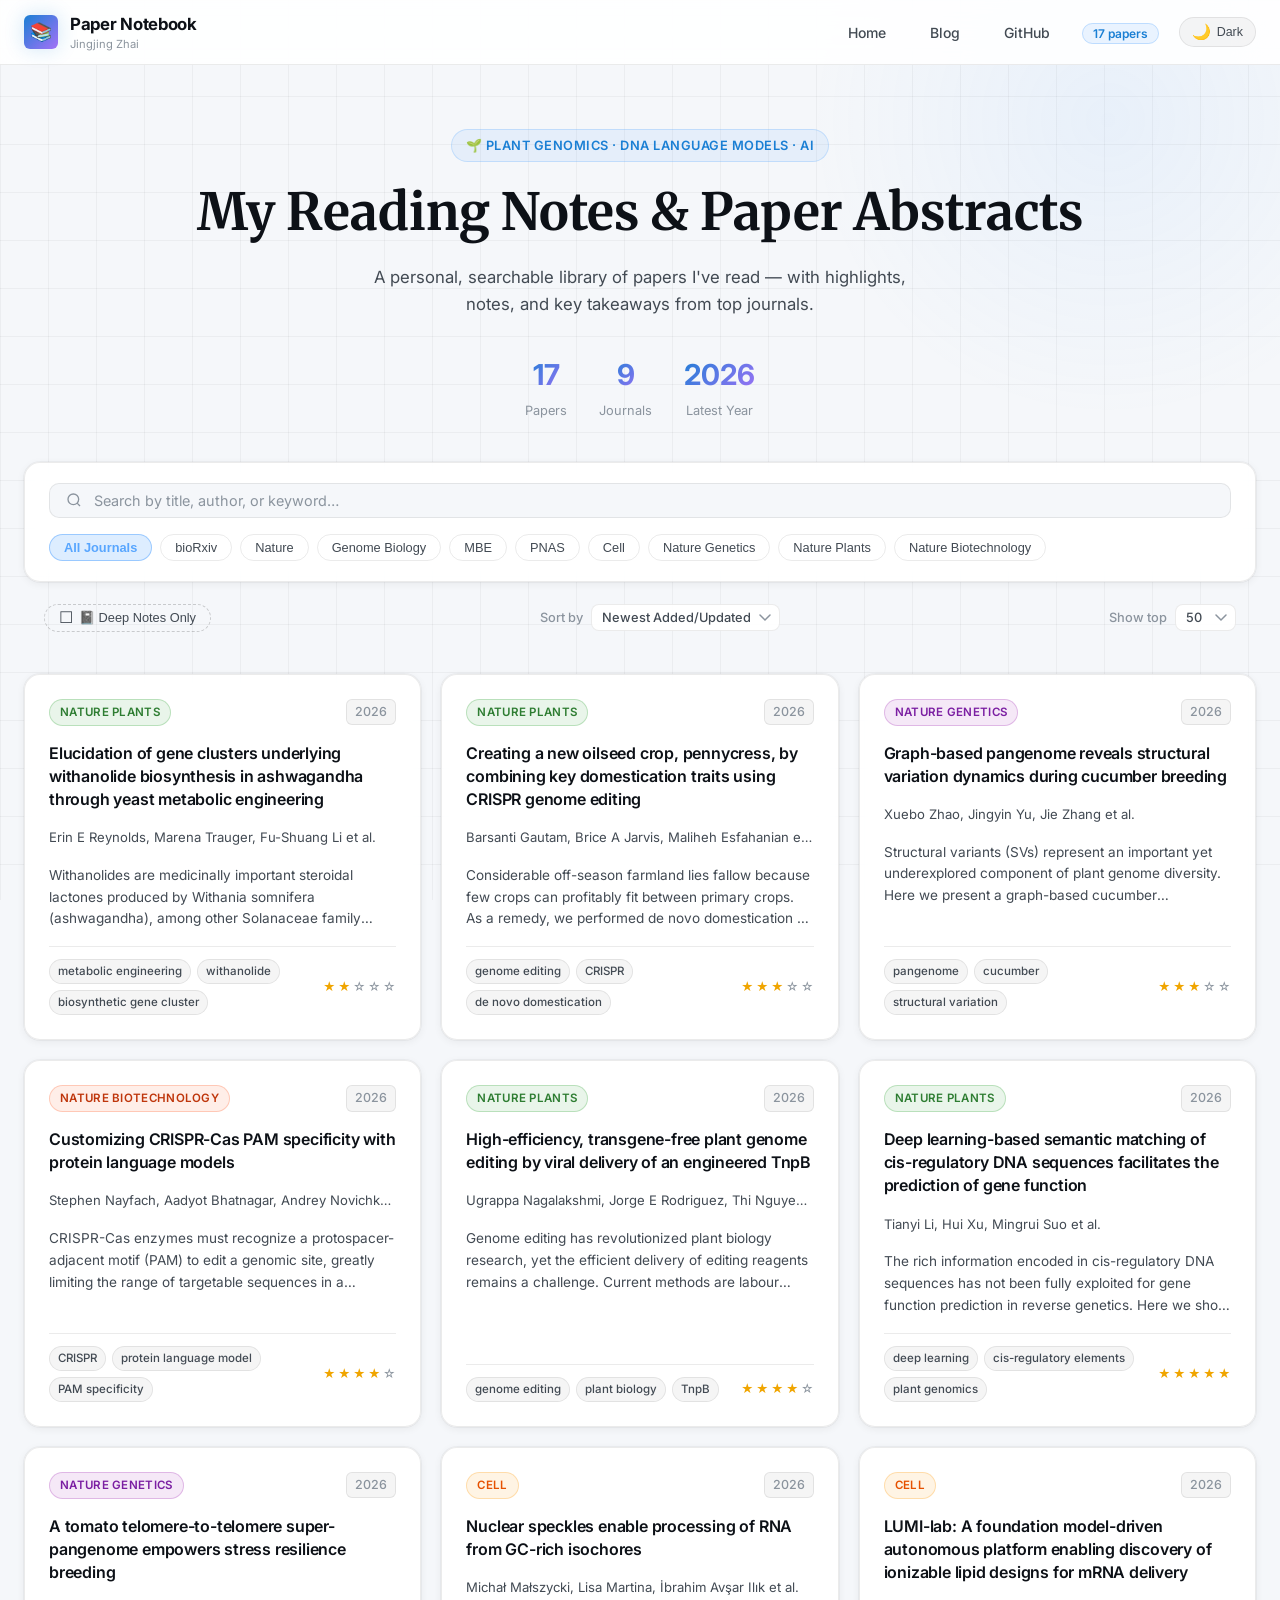
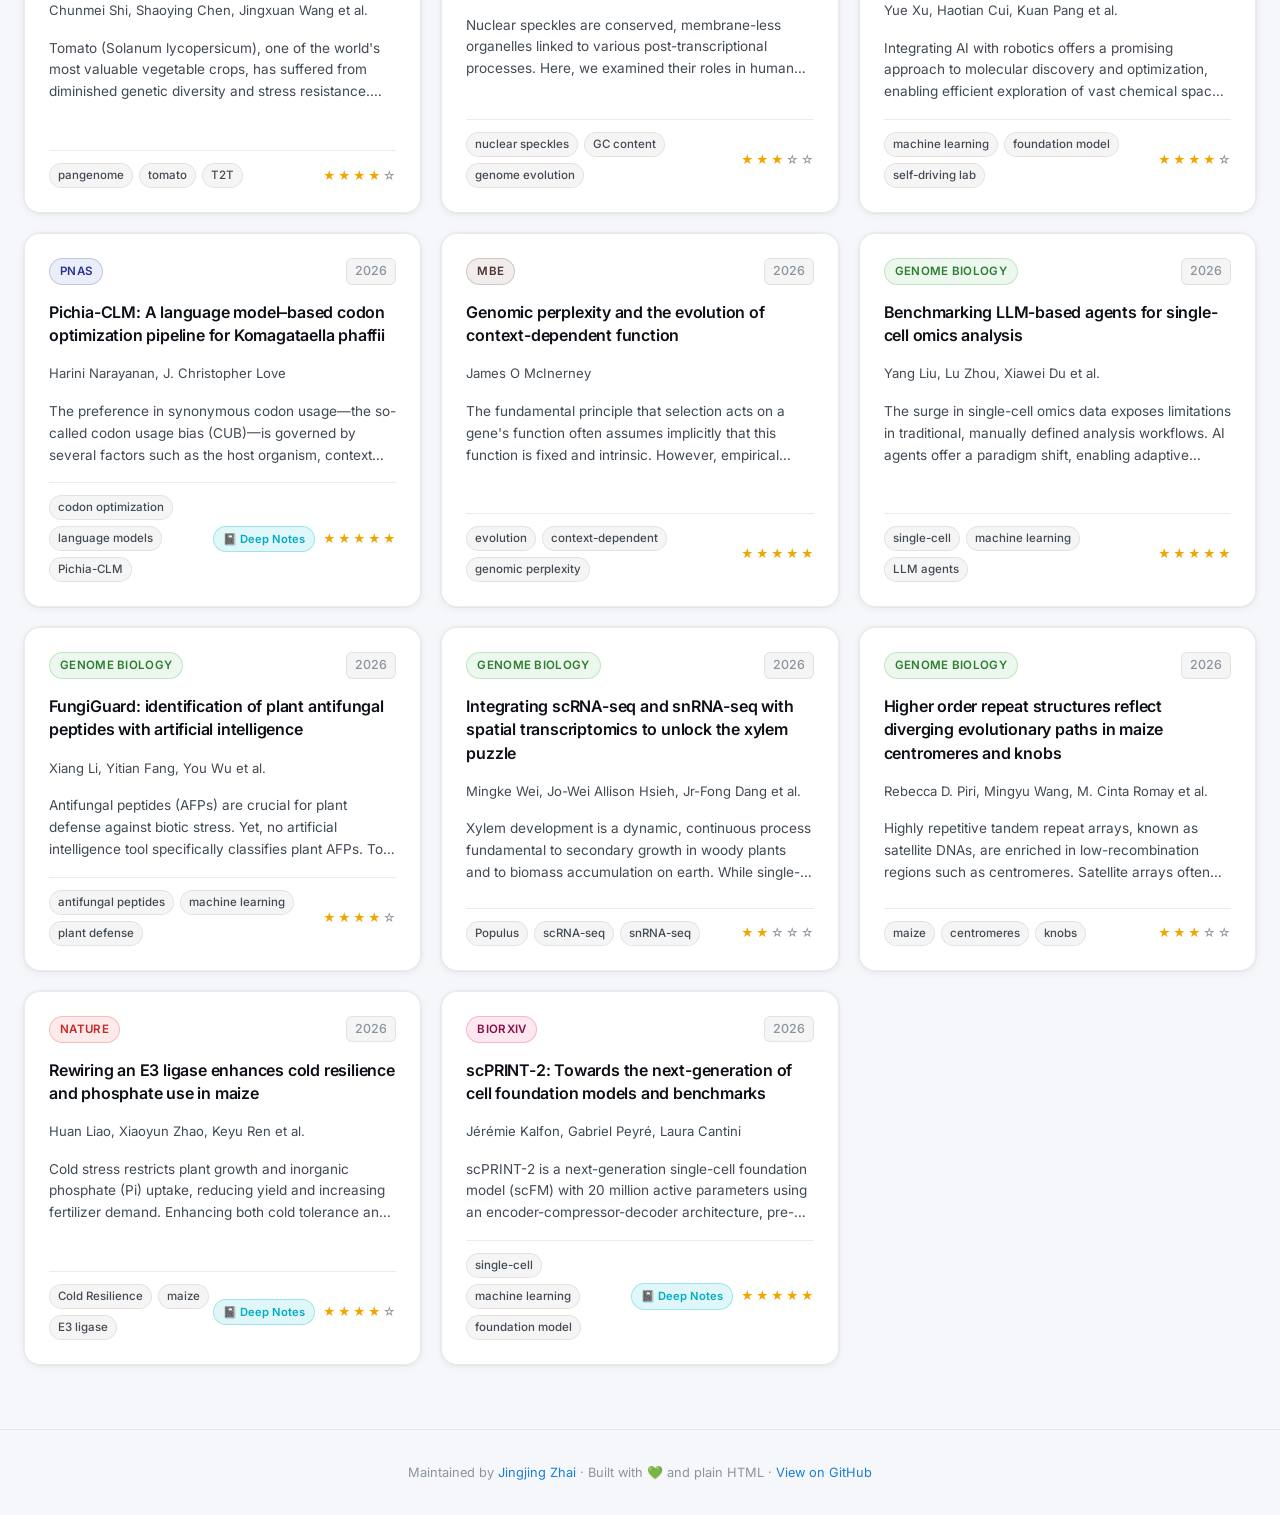
==== commit 2d8b102b: "feat: updatedDate sort + Show top N selector (default 50) + NLM link sets updatedDate" ====
--- a/docs/index.html
+++ b/docs/index.html
@@ -95,9 +95,18 @@
         <div class="sort-wrap">
           <label for="sort-select" class="sort-label">Sort by</label>
           <select id="sort-select" class="sort-select" aria-label="Sort papers">
-            <option value="newest">Newest Added</option>
+            <option value="newest">Newest Added/Updated</option>
             <option value="oldest">Oldest Added</option>
             <option value="rating">Highest Rated</option>
+          </select>
+        </div>
+        <div class="sort-wrap">
+          <label for="limit-select" class="sort-label">Show top</label>
+          <select id="limit-select" class="sort-select" aria-label="Number of papers to show">
+            <option value="25">25</option>
+            <option value="50" selected>50</option>
+            <option value="100">100</option>
+            <option value="0">All</option>
           </select>
         </div>
       </div>
--- a/docs/css/style.css
+++ b/docs/css/style.css
@@ -414,7 +414,8 @@
 
 /* ── Second controls row (Deep Notes toggle + Sort) ──────── */
 .controls-row2 {
-  margin-top: -20px;            /* tuck just below the first row */
+  margin-top: -20px;
+  /* tuck just below the first row */
   padding: 10px 20px;
   background: transparent;
   border: none;
@@ -426,39 +427,46 @@
   flex-wrap: wrap;
 }
 
-/* Deep Notes chip — neutral until active */
+/* Deep Notes chip — checkbox-style toggle */
 .deep-notes-chip {
-  border-color: rgba(255, 183, 77, 0.4);
-  color: #b86e00;
-}
-
-[data-theme="dark"] .deep-notes-chip {
-  border-color: rgba(255, 183, 77, 0.3);
-  color: #ffb74d;
+  border-style: dashed;
+  border-color: var(--border-hover);
+  color: var(--text-secondary);
+  gap: 6px;
+  display: inline-flex;
+  align-items: center;
+}
+
+.deep-notes-chip::before {
+  content: '☐';
+  font-size: 1rem;
+  line-height: 1;
+  transition: content 0.1s;
 }
 
 .deep-notes-chip:hover {
-  border-color: rgba(255, 183, 77, 0.7);
-  color: #b86e00;
-  background: rgba(255, 183, 77, 0.08);
-}
-
-[data-theme="dark"] .deep-notes-chip:hover {
-  color: #ffb74d;
-  background: rgba(255, 183, 77, 0.12);
-}
-
+  color: var(--text-primary);
+  border-color: var(--accent);
+  background: var(--bg-glass);
+}
+
+/* Active = clearly checked: accent fill, white text, solid ✓ */
 .deep-notes-chip.active {
-  background: rgba(255, 183, 77, 0.18);
-  border-color: #ffb74d;
-  color: #7a4800;
+  background: var(--accent);
+  border-color: var(--accent);
+  border-style: solid;
+  color: #fff;
   font-weight: 600;
-}
-
-[data-theme="dark"] .deep-notes-chip.active {
-  background: rgba(255, 183, 77, 0.2);
-  border-color: #ffb74d;
-  color: #ffe082;
+  box-shadow: 0 0 12px var(--accent-glow);
+}
+
+.deep-notes-chip.active::before {
+  content: '✓';
+}
+
+.deep-notes-chip.active:hover {
+  background: var(--accent);
+  opacity: 0.88;
 }
 
 /* Sort select */
@@ -466,7 +474,8 @@
   display: flex;
   align-items: center;
   gap: 8px;
-  margin-left: auto;            /* push to the right */
+  margin-left: auto;
+  /* push to the right */
 }
 
 .sort-label {
@@ -510,6 +519,7 @@
   gap: 20px;
   margin-bottom: 64px;
 }
+
 
 /* ============================================================
    PAPER CARD
